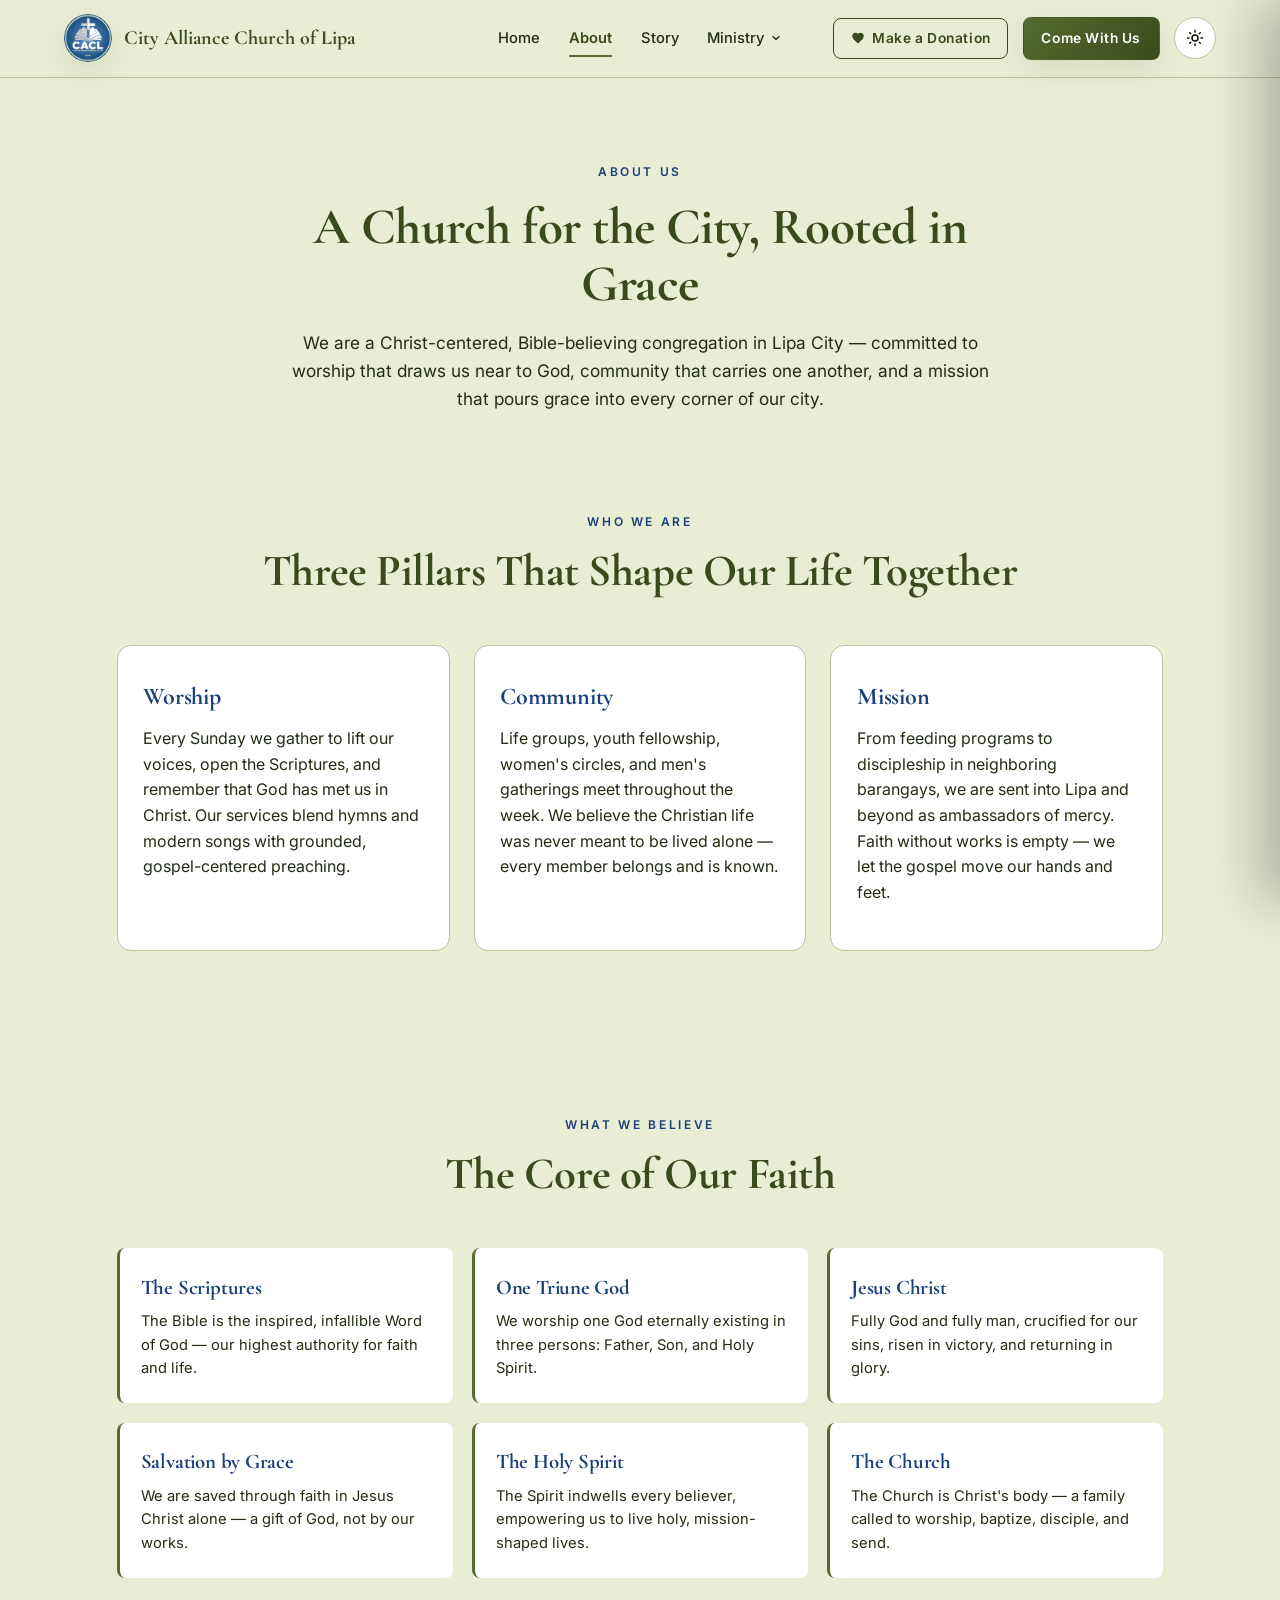
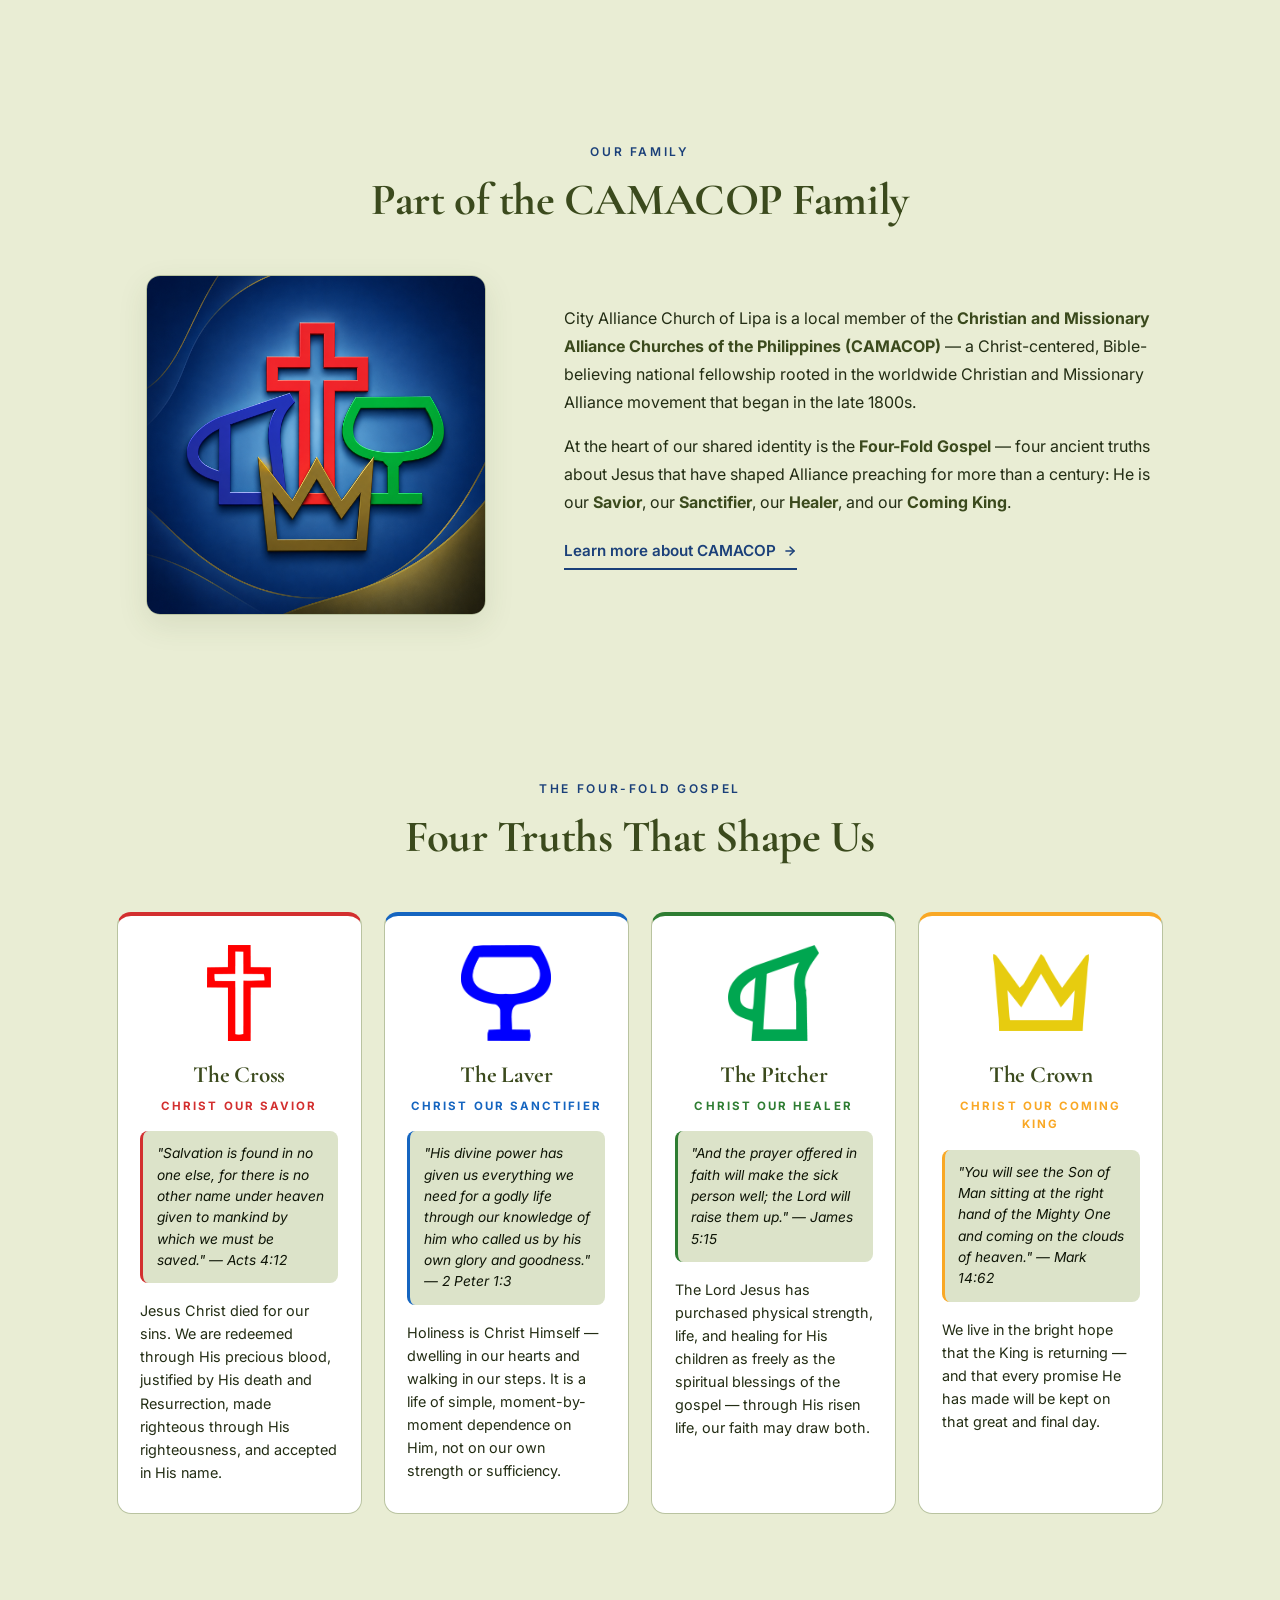
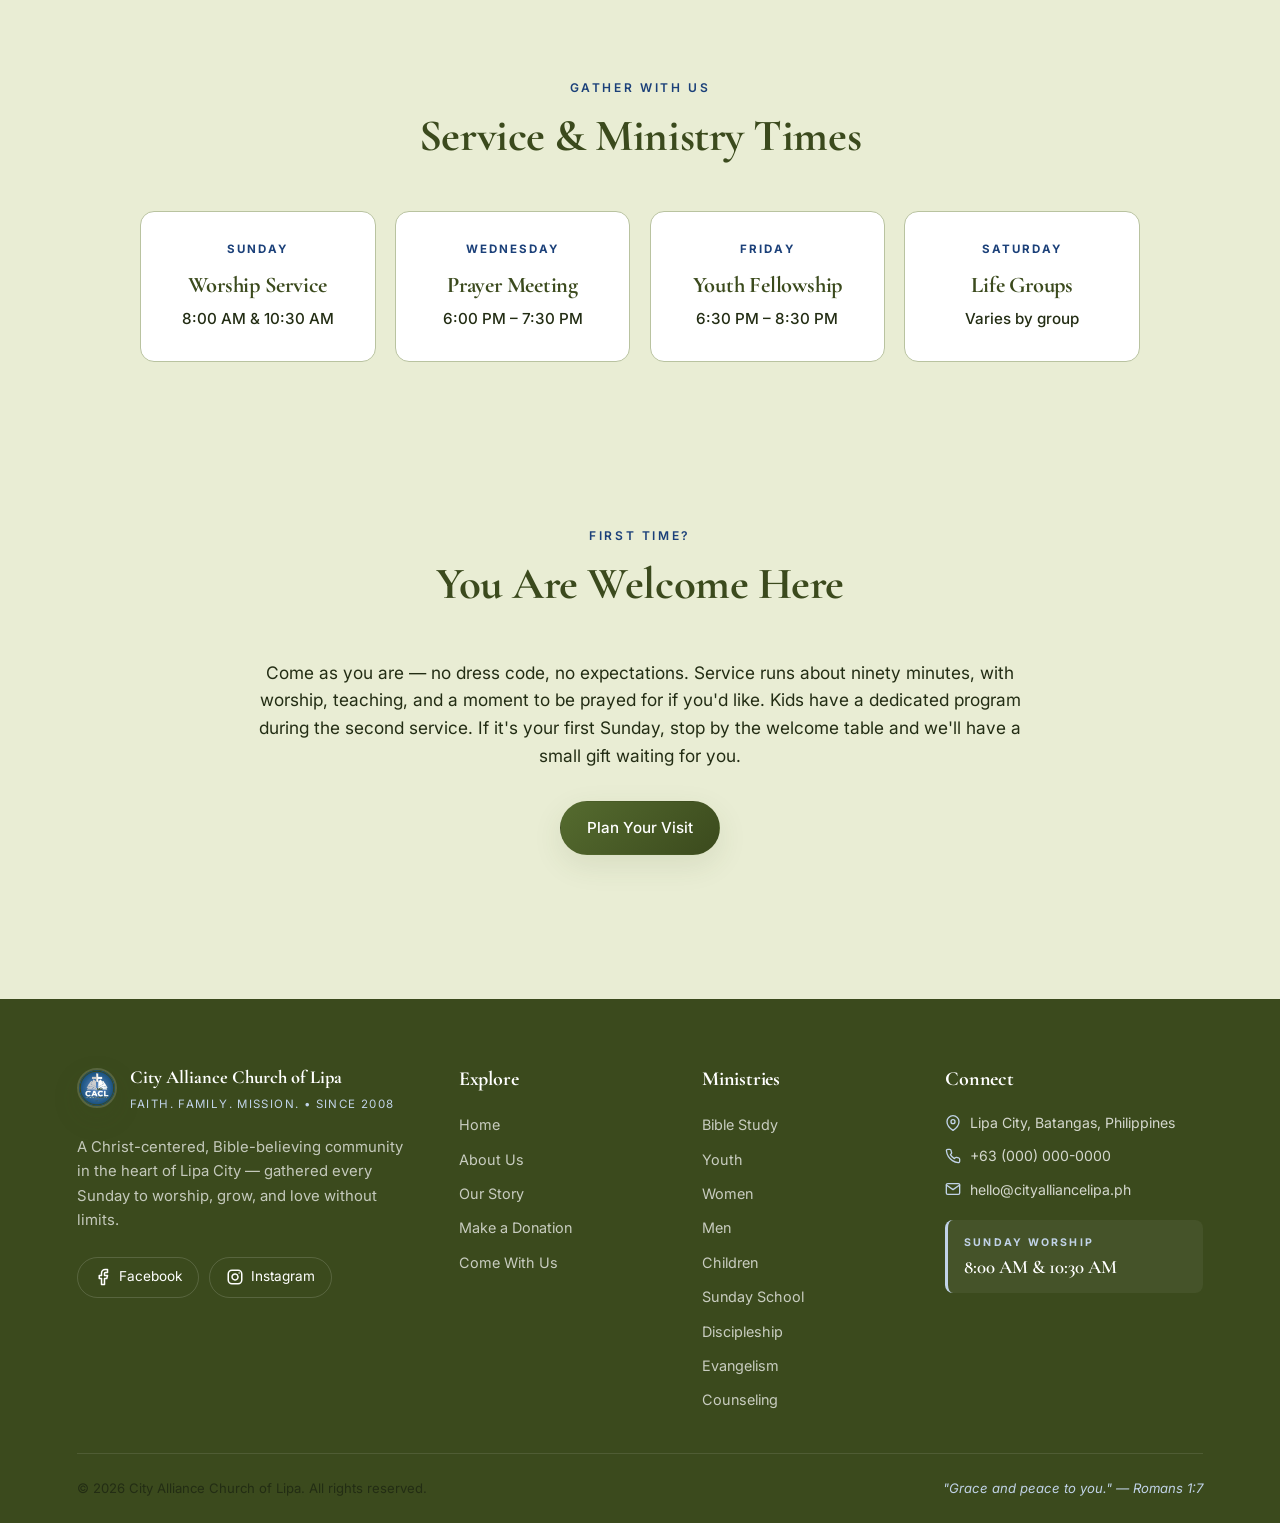
==== about.html @ eeeb6986 "Initial site: full multi-page City Alliance Church of Lipa - 14 pages: home, about, story, contact, " ====
<!DOCTYPE html>
<html lang="en">
<head>
  <meta charset="UTF-8" />
  <meta name="viewport" content="width=device-width, initial-scale=1.0" />
  <title>About — City Alliance Church of Lipa</title>
  <link rel="icon" type="image/png" href="Asset/logo.png" />
  <link rel="apple-touch-icon" href="Asset/logo.png" />
  <link rel="stylesheet" href="styles.css" />
  <link rel="preconnect" href="https://fonts.googleapis.com" />
  <link rel="preconnect" href="https://fonts.gstatic.com" crossorigin />
  <link href="https://fonts.googleapis.com/css2?family=Cormorant+Garamond:wght@500;600;700&family=Inter:wght@300;400;500;600;700&display=swap" rel="stylesheet" />
</head>
<body>
  <!-- NAVBAR -->
  <header class="navbar">
    <a href="index.html" class="nav-left">
      <img src="Asset/logo.png" alt="CACL Logo" class="logo-img" />
      <div class="brand">
        <span class="brand-name">City Alliance Church of Lipa</span>
      </div>
    </a>

    <nav class="nav-links" aria-label="Primary">
      <a href="index.html" class="nav-link">Home</a>
      <a href="about.html" class="nav-link active">About</a>
      <a href="story.html" class="nav-link">Story</a>
      <div class="nav-dropdown">
        <button class="nav-link dropdown-toggle" aria-haspopup="true" aria-expanded="false">
          Ministry
          <svg class="dropdown-chevron" viewBox="0 0 24 24" width="12" height="12" fill="none" stroke="currentColor" stroke-width="2.5" stroke-linecap="round" stroke-linejoin="round">
            <polyline points="6 9 12 15 18 9"/>
          </svg>
        </button>
        <div class="dropdown-menu" role="menu">
          <a href="bible-study.html" class="dropdown-item">Bible Study</a>
          <a href="youth.html" class="dropdown-item">Youth</a>
          <a href="women.html" class="dropdown-item">Women</a>
          <a href="men.html" class="dropdown-item">Men</a>
          <a href="children.html" class="dropdown-item">Children</a>
          <a href="sunday-school.html" class="dropdown-item">Sunday School</a>
          <a href="discipleship.html" class="dropdown-item">Discipleship</a>
          <a href="evangelism.html" class="dropdown-item">Evangelism</a>
          <a href="counseling.html" class="dropdown-item">Counseling</a>
        </div>
      </div>
    </nav>

    <div class="nav-right">
      <a href="donation.html" class="nav-donate">
        <svg viewBox="0 0 24 24" fill="currentColor"><path d="M12 21.35l-1.45-1.32C5.4 15.36 2 12.28 2 8.5 2 5.42 4.42 3 7.5 3c1.74 0 3.41.81 4.5 2.09C13.09 3.81 14.76 3 16.5 3 19.58 3 22 5.42 22 8.5c0 3.78-3.4 6.86-8.55 11.54L12 21.35z"/></svg>
        Make a Donation
      </a>
      <a href="contact.html" class="nav-cta">Come With Us</a>
      <button id="themeToggle" class="theme-toggle" aria-label="Toggle dark mode">
        <svg class="icon-sun" viewBox="0 0 24 24" width="18" height="18" fill="none" stroke="currentColor" stroke-width="2" stroke-linecap="round" stroke-linejoin="round">
          <circle cx="12" cy="12" r="4"/>
          <path d="M12 2v2M12 20v2M4.93 4.93l1.41 1.41M17.66 17.66l1.41 1.41M2 12h2M20 12h2M4.93 19.07l1.41-1.41M17.66 6.34l1.41-1.41"/>
        </svg>
        <svg class="icon-moon" viewBox="0 0 24 24" width="18" height="18" fill="none" stroke="currentColor" stroke-width="2" stroke-linecap="round" stroke-linejoin="round">
          <path d="M21 12.79A9 9 0 1 1 11.21 3 7 7 0 0 0 21 12.79z"/>
        </svg>
      </button>
      <button id="mobileMenuToggle" class="mobile-menu-toggle" aria-label="Open menu" aria-expanded="false">
        <svg viewBox="0 0 24 24" width="20" height="20" fill="none" stroke="currentColor" stroke-width="2" stroke-linecap="round" stroke-linejoin="round">
          <line x1="3" y1="6" x2="21" y2="6"/>
          <line x1="3" y1="12" x2="21" y2="12"/>
          <line x1="3" y1="18" x2="21" y2="18"/>
        </svg>
      </button>
    </div>
  </header>

  <main>
    <!-- PAGE INTRO -->
    <section class="page-intro">
      <span class="eyebrow">About Us</span>
      <h1>A Church for the City, Rooted in Grace</h1>
      <p class="lead">
        We are a Christ-centered, Bible-believing congregation in Lipa City — committed
        to worship that draws us near to God, community that carries one another, and a
        mission that pours grace into every corner of our city.
      </p>
    </section>

    <!-- WHO WE ARE -->
    <section class="section">
      <div class="section-head">
        <span class="eyebrow">Who We Are</span>
        <h2>Three Pillars That Shape Our Life Together</h2>
      </div>
      <div class="about-grid">
        <div class="about-card">
          <h3>Worship</h3>
          <p>
            Every Sunday we gather to lift our voices, open the Scriptures, and remember
            that God has met us in Christ. Our services blend hymns and modern songs with
            grounded, gospel-centered preaching.
          </p>
        </div>
        <div class="about-card">
          <h3>Community</h3>
          <p>
            Life groups, youth fellowship, women's circles, and men's gatherings meet
            throughout the week. We believe the Christian life was never meant to be lived
            alone — every member belongs and is known.
          </p>
        </div>
        <div class="about-card">
          <h3>Mission</h3>
          <p>
            From feeding programs to discipleship in neighboring barangays, we are sent
            into Lipa and beyond as ambassadors of mercy. Faith without works is empty —
            we let the gospel move our hands and feet.
          </p>
        </div>
      </div>
    </section>

    <!-- WHAT WE BELIEVE -->
    <section class="section">
      <div class="section-head">
        <span class="eyebrow">What We Believe</span>
        <h2>The Core of Our Faith</h2>
      </div>
      <div class="beliefs-grid">
        <div class="belief-item">
          <h4>The Scriptures</h4>
          <p>The Bible is the inspired, infallible Word of God — our highest authority for faith and life.</p>
        </div>
        <div class="belief-item">
          <h4>One Triune God</h4>
          <p>We worship one God eternally existing in three persons: Father, Son, and Holy Spirit.</p>
        </div>
        <div class="belief-item">
          <h4>Jesus Christ</h4>
          <p>Fully God and fully man, crucified for our sins, risen in victory, and returning in glory.</p>
        </div>
        <div class="belief-item">
          <h4>Salvation by Grace</h4>
          <p>We are saved through faith in Jesus Christ alone — a gift of God, not by our works.</p>
        </div>
        <div class="belief-item">
          <h4>The Holy Spirit</h4>
          <p>The Spirit indwells every believer, empowering us to live holy, mission-shaped lives.</p>
        </div>
        <div class="belief-item">
          <h4>The Church</h4>
          <p>The Church is Christ's body — a family called to worship, baptize, disciple, and send.</p>
        </div>
      </div>
    </section>

    <!-- CAMACOP AFFILIATION -->
    <section class="section">
      <div class="section-head">
        <span class="eyebrow">Our Family</span>
        <h2>Part of the CAMACOP Family</h2>
      </div>
      <div class="camacop-section">
        <div class="camacop-logo-wrap">
          <img src="Asset/camacop%20logo.png" alt="CAMACOP — Christian and Missionary Alliance Four-Fold Gospel logo" class="camacop-logo" />
        </div>
        <div class="camacop-text">
          <p>
            City Alliance Church of Lipa is a local member of the <strong>Christian and Missionary Alliance Churches of the Philippines (CAMACOP)</strong> — a Christ-centered, Bible-believing national fellowship rooted in the worldwide Christian and Missionary Alliance movement that began in the late 1800s.
          </p>
          <p>
            At the heart of our shared identity is the <strong>Four-Fold Gospel</strong> — four ancient truths about Jesus that have shaped Alliance preaching for more than a century: He is our <strong>Savior</strong>, our <strong>Sanctifier</strong>, our <strong>Healer</strong>, and our <strong>Coming King</strong>.
          </p>
          <p>
            <a href="https://capitalalliancechurch.wordpress.com/camacop/" target="_blank" rel="noopener" class="camacop-link">
              Learn more about CAMACOP
              <svg viewBox="0 0 24 24" width="14" height="14" fill="none" stroke="currentColor" stroke-width="2.5" stroke-linecap="round" stroke-linejoin="round">
                <line x1="5" y1="12" x2="19" y2="12"/>
                <polyline points="12 5 19 12 12 19"/>
              </svg>
            </a>
          </p>
        </div>
      </div>
    </section>

    <!-- FOUR-FOLD GOSPEL -->
    <section class="section">
      <div class="section-head">
        <span class="eyebrow">The Four-Fold Gospel</span>
        <h2>Four Truths That Shape Us</h2>
      </div>
      <div class="fourfold-grid">
        <article class="fourfold-card fourfold-cross">
          <div class="fourfold-icon">
            <img src="Asset/The%20Cross.png" alt="The Cross — Christ Our Savior" />
          </div>
          <h4>The Cross</h4>
          <div class="fourfold-label">Christ Our Savior</div>
          <p class="fourfold-verse">"Salvation is found in no one else, for there is no other name under heaven given to mankind by which we must be saved." — Acts 4:12</p>
          <p class="fourfold-body">Jesus Christ died for our sins. We are redeemed through His precious blood, justified by His death and Resurrection, made righteous through His righteousness, and accepted in His name.</p>
        </article>

        <article class="fourfold-card fourfold-laver">
          <div class="fourfold-icon">
            <img src="Asset/The%20Laver.png" alt="The Laver — Christ Our Sanctifier" />
          </div>
          <h4>The Laver</h4>
          <div class="fourfold-label">Christ Our Sanctifier</div>
          <p class="fourfold-verse">"His divine power has given us everything we need for a godly life through our knowledge of him who called us by his own glory and goodness." — 2 Peter 1:3</p>
          <p class="fourfold-body">Holiness is Christ Himself — dwelling in our hearts and walking in our steps. It is a life of simple, moment-by-moment dependence on Him, not on our own strength or sufficiency.</p>
        </article>

        <article class="fourfold-card fourfold-pitcher">
          <div class="fourfold-icon">
            <img src="Asset/The%20Pitcher.png" alt="The Pitcher — Christ Our Healer" />
          </div>
          <h4>The Pitcher</h4>
          <div class="fourfold-label">Christ Our Healer</div>
          <p class="fourfold-verse">"And the prayer offered in faith will make the sick person well; the Lord will raise them up." — James 5:15</p>
          <p class="fourfold-body">The Lord Jesus has purchased physical strength, life, and healing for His children as freely as the spiritual blessings of the gospel — through His risen life, our faith may draw both.</p>
        </article>

        <article class="fourfold-card fourfold-crown">
          <div class="fourfold-icon">
            <img src="Asset/The%20Crown.png" alt="The Crown — Christ Our Coming King" />
          </div>
          <h4>The Crown</h4>
          <div class="fourfold-label">Christ Our Coming King</div>
          <p class="fourfold-verse">"You will see the Son of Man sitting at the right hand of the Mighty One and coming on the clouds of heaven." — Mark 14:62</p>
          <p class="fourfold-body">We live in the bright hope that the King is returning — and that every promise He has made will be kept on that great and final day.</p>
        </article>
      </div>
    </section>

    <!-- SERVICE TIMES -->
    <section class="section">
      <div class="section-head">
        <span class="eyebrow">Gather With Us</span>
        <h2>Service & Ministry Times</h2>
      </div>
      <div class="service-times">
        <div class="service-card">
          <div class="day">Sunday</div>
          <h4>Worship Service</h4>
          <div class="time">8:00 AM & 10:30 AM</div>
        </div>
        <div class="service-card">
          <div class="day">Wednesday</div>
          <h4>Prayer Meeting</h4>
          <div class="time">6:00 PM – 7:30 PM</div>
        </div>
        <div class="service-card">
          <div class="day">Friday</div>
          <h4>Youth Fellowship</h4>
          <div class="time">6:30 PM – 8:30 PM</div>
        </div>
        <div class="service-card">
          <div class="day">Saturday</div>
          <h4>Life Groups</h4>
          <div class="time">Varies by group</div>
        </div>
      </div>
    </section>

    <!-- INVITATION -->
    <section class="section">
      <div class="section-head">
        <span class="eyebrow">First Time?</span>
        <h2>You Are Welcome Here</h2>
      </div>
      <p class="story-lead">
        Come as you are — no dress code, no expectations. Service runs about ninety minutes,
        with worship, teaching, and a moment to be prayed for if you'd like. Kids have a
        dedicated program during the second service. If it's your first Sunday, stop by the
        welcome table and we'll have a small gift waiting for you.
      </p>
      <div class="hero-cta" style="margin-top: 2rem;">
        <a href="contact.html" class="btn btn-primary">Plan Your Visit</a>
      </div>
    </section>
  </main>

  <!-- FOOTER -->
  <footer class="footer">
    <div class="footer-main">
      <div class="footer-col footer-col-brand">
        <div class="footer-brand">
          <img src="Asset/logo.png" alt="CACL Logo" class="logo-img sm" />
          <div>
            <div class="brand-name">City Alliance Church of Lipa</div>
            <div class="footer-tag">Faith. Family. Mission. • Since 2008</div>
          </div>
        </div>
        <p class="footer-blurb">
          A Christ-centered, Bible-believing community in the heart of Lipa City — gathered every Sunday to worship, grow, and love without limits.
        </p>
        <div class="footer-socials">
          <a href="https://www.facebook.com/profile.php?id=100074257956971" target="_blank" rel="noopener" class="social" aria-label="Facebook">
            <svg viewBox="0 0 24 24" width="18" height="18" fill="none" stroke="currentColor" stroke-width="2" stroke-linecap="round" stroke-linejoin="round">
              <path d="M18 2h-3a5 5 0 0 0-5 5v3H7v4h3v8h4v-8h3l1-4h-4V7a1 1 0 0 1 1-1h3z"/>
            </svg>
            <span>Facebook</span>
          </a>
          <a href="#" class="social" aria-label="Instagram">
            <svg viewBox="0 0 24 24" width="18" height="18" fill="none" stroke="currentColor" stroke-width="2" stroke-linecap="round" stroke-linejoin="round">
              <rect x="3" y="3" width="18" height="18" rx="5" ry="5"/>
              <path d="M16 11.37A4 4 0 1 1 12.63 8 4 4 0 0 1 16 11.37z"/>
              <line x1="17.5" y1="6.5" x2="17.51" y2="6.5"/>
            </svg>
            <span>Instagram</span>
          </a>
        </div>
      </div>

      <div class="footer-col">
        <h5 class="footer-title">Explore</h5>
        <ul class="footer-links">
          <li><a href="index.html">Home</a></li>
          <li><a href="about.html">About Us</a></li>
          <li><a href="story.html">Our Story</a></li>
          <li><a href="donation.html">Make a Donation</a></li>
          <li><a href="contact.html">Come With Us</a></li>
        </ul>
      </div>

      <div class="footer-col">
        <h5 class="footer-title">Ministries</h5>
        <ul class="footer-links">
          <li><a href="bible-study.html">Bible Study</a></li>
          <li><a href="youth.html">Youth</a></li>
          <li><a href="women.html">Women</a></li>
          <li><a href="men.html">Men</a></li>
          <li><a href="children.html">Children</a></li>
          <li><a href="sunday-school.html">Sunday School</a></li>
          <li><a href="discipleship.html">Discipleship</a></li>
          <li><a href="evangelism.html">Evangelism</a></li>
          <li><a href="counseling.html">Counseling</a></li>
        </ul>
      </div>

      <div class="footer-col">
        <h5 class="footer-title">Connect</h5>
        <ul class="footer-contact">
          <li>
            <svg viewBox="0 0 24 24" width="16" height="16" fill="none" stroke="currentColor" stroke-width="2" stroke-linecap="round" stroke-linejoin="round">
              <path d="M21 10c0 7-9 13-9 13s-9-6-9-13a9 9 0 0 1 18 0z"/>
              <circle cx="12" cy="10" r="3"/>
            </svg>
            <span>Lipa City, Batangas, Philippines</span>
          </li>
          <li>
            <svg viewBox="0 0 24 24" width="16" height="16" fill="none" stroke="currentColor" stroke-width="2" stroke-linecap="round" stroke-linejoin="round">
              <path d="M22 16.92v3a2 2 0 0 1-2.18 2 19.79 19.79 0 0 1-8.63-3.07 19.5 19.5 0 0 1-6-6 19.79 19.79 0 0 1-3.07-8.67A2 2 0 0 1 4.11 2h3a2 2 0 0 1 2 1.72 12.84 12.84 0 0 0 .7 2.81 2 2 0 0 1-.45 2.11L8.09 9.91a16 16 0 0 0 6 6l1.27-1.27a2 2 0 0 1 2.11-.45 12.84 12.84 0 0 0 2.81.7A2 2 0 0 1 22 16.92z"/>
            </svg>
            <a href="tel:+630000000000">+63 (000) 000-0000</a>
          </li>
          <li>
            <svg viewBox="0 0 24 24" width="16" height="16" fill="none" stroke="currentColor" stroke-width="2" stroke-linecap="round" stroke-linejoin="round">
              <path d="M4 4h16c1.1 0 2 .9 2 2v12c0 1.1-.9 2-2 2H4c-1.1 0-2-.9-2-2V6c0-1.1.9-2 2-2z"/>
              <polyline points="22,6 12,13 2,6"/>
            </svg>
            <a href="mailto:hello@cityalliancelipa.ph">hello@cityalliancelipa.ph</a>
          </li>
        </ul>
        <div class="footer-services">
          <div class="services-label">Sunday Worship</div>
          <div class="services-time">8:00 AM & 10:30 AM</div>
        </div>
      </div>
    </div>

    <div class="footer-bottom">
      <p>&copy; <span id="year"></span> City Alliance Church of Lipa. All rights reserved.</p>
      <p class="footer-verse">"Grace and peace to you." — Romans 1:7</p>
    </div>
  </footer>

  <!-- MOBILE MENU -->
  <div id="mobileMenuOverlay" class="mobile-menu-overlay"></div>
  <aside id="mobileMenu" class="mobile-menu" aria-label="Mobile navigation" aria-hidden="true">
    <div class="mobile-menu-header">
      <span class="mobile-menu-title">Menu</span>
      <button id="mobileMenuClose" class="mobile-menu-close" aria-label="Close menu">
        <svg viewBox="0 0 24 24" width="22" height="22" fill="none" stroke="currentColor" stroke-width="2" stroke-linecap="round" stroke-linejoin="round">
          <line x1="18" y1="6" x2="6" y2="18"/>
          <line x1="6" y1="6" x2="18" y2="18"/>
        </svg>
      </button>
    </div>
    <nav class="mobile-menu-nav">
      <a href="index.html" class="mobile-link">Home</a>
      <a href="about.html" class="mobile-link">About</a>
      <a href="story.html" class="mobile-link">Story</a>
      <div class="mobile-section">
        <div class="mobile-section-title">Ministry</div>
        <a href="bible-study.html" class="mobile-sublink">Bible Study</a>
        <a href="youth.html" class="mobile-sublink">Youth</a>
        <a href="women.html" class="mobile-sublink">Women</a>
        <a href="men.html" class="mobile-sublink">Men</a>
        <a href="children.html" class="mobile-sublink">Children</a>
        <a href="sunday-school.html" class="mobile-sublink">Sunday School</a>
        <a href="discipleship.html" class="mobile-sublink">Discipleship</a>
        <a href="evangelism.html" class="mobile-sublink">Evangelism</a>
        <a href="counseling.html" class="mobile-sublink">Counseling</a>
      </div>
      <a href="donation.html" class="mobile-link-donate">Make a Donation</a>
      <a href="contact.html" class="mobile-link-cta">Come With Us</a>
    </nav>
  </aside>

  <script src="script.js"></script>
</body>
</html>
---- styles.css ----
/* ===== THEME VARIABLES ===== */
:root {
  --blue-900: #0b2545;
  --blue-800: #13315c;
  --blue-700: #1b4079;
  --blue-500: #3a6ea5;
  --blue-200: #c1d3e8;
  --olive-900: #3b4a1d;
  --olive-800: #47591d;
  --olive-700: #556b2f;
  --olive-500: #7a8b4c;
  --olive-200: #dbe2c4;
  --cream: #e9edd4;
  --ink: #0e1406;
  --ink-soft: #232d14;
  --muted: #4e5839;
  --surface: #ffffff;
  --surface-soft: #dce3c9;
  --border: #b9c3a0;
  --shadow: 0 10px 30px rgba(59, 74, 29, 0.10);
  --shadow-lg: 0 20px 50px rgba(59, 74, 29, 0.18);
  --radius: 14px;
  --radius-sm: 8px;
  --ease: cubic-bezier(0.22, 0.61, 0.36, 1);
}

[data-theme="dark"] {
  --cream: #161c09;
  --ink: #eef2e6;
  --ink-soft: #c6ccb5;
  --muted: #8a9275;
  --surface: #1f2713;
  --surface-soft: #171e0a;
  --border: #2e3a1b;
  --blue-200: #a0b4cf;
  --olive-200: #d3dcb8;
  --shadow: 0 10px 30px rgba(0, 0, 0, 0.4);
  --shadow-lg: 0 20px 50px rgba(0, 0, 0, 0.55);
}

/* ===== BASE ===== */
* { box-sizing: border-box; }
html, body { margin: 0; padding: 0; }
body {
  font-family: 'Inter', system-ui, -apple-system, sans-serif;
  background: var(--cream);
  color: var(--ink);
  line-height: 1.6;
  -webkit-font-smoothing: antialiased;
  transition: background 0.35s var(--ease), color 0.35s var(--ease);
}
h1, h2, h3, h4, h5 {
  font-family: 'Cormorant Garamond', serif;
  color: var(--ink);
  margin: 0;
  letter-spacing: -0.01em;
}
a { color: inherit; text-decoration: none; }
p { margin: 0 0 0.8rem; color: var(--ink-soft); }
.eyebrow {
  display: inline-block;
  font-size: 0.75rem;
  text-transform: uppercase;
  letter-spacing: 0.22em;
  color: var(--blue-700);
  font-weight: 600;
  margin-bottom: 0.9rem;
}
[data-theme="dark"] .eyebrow { color: var(--blue-500); }

/* ===== NAVBAR ===== */
.navbar {
  position: sticky;
  top: 0;
  z-index: 60;
  display: grid;
  grid-template-columns: 1fr auto 1fr;
  align-items: center;
  gap: 1.5rem;
  padding: 0.9rem clamp(2rem, 5vw, 4rem);
  background: color-mix(in srgb, var(--cream) 88%, transparent);
  backdrop-filter: blur(14px);
  border-bottom: 1px solid var(--border);
}
.nav-left { justify-self: start; display: flex; align-items: center; gap: 0.75rem; }
.logo-circle {
  width: 42px; height: 42px;
  border-radius: 50%;
  background: linear-gradient(135deg, var(--olive-700), var(--blue-700));
  color: #fff;
  display: grid; place-items: center;
  box-shadow: var(--shadow);
}
.logo-circle.sm { width: 34px; height: 34px; }
.logo-img {
  width: 48px;
  height: 48px;
  border-radius: 50%;
  object-fit: cover;
  box-shadow: var(--shadow);
  transition: transform 0.4s var(--ease), box-shadow 0.4s var(--ease);
}
.logo-img:hover {
  transform: rotate(-6deg) scale(1.05);
  box-shadow: var(--shadow-lg);
}
.logo-img.sm {
  width: 40px;
  height: 40px;
  border: 2px solid rgba(255, 255, 255, 0.15);
}
.brand { display: flex; flex-direction: column; line-height: 1.15; }
.brand-name {
  font-family: 'Cormorant Garamond', serif;
  font-size: 1.25rem;
  font-weight: 700;
  color: var(--olive-900);
}
[data-theme="dark"] .brand-name { color: var(--olive-200); }

.nav-right { justify-self: end; display: flex; align-items: center; gap: 0.9rem; }
.nav-links { justify-self: center; display: flex; align-items: center; gap: 1.8rem; }

/* Box-style CTA button in the navbar */
.nav-cta {
  display: inline-flex;
  align-items: center;
  padding: 0.6rem 1.1rem;
  font-size: 0.86rem;
  font-weight: 600;
  letter-spacing: 0.04em;
  background: linear-gradient(135deg, var(--olive-700), var(--olive-900));
  color: #fff;
  border: 1px solid transparent;
  border-radius: var(--radius-sm);
  white-space: nowrap;
  box-shadow: var(--shadow);
  transition: transform 0.25s var(--ease), box-shadow 0.25s var(--ease), background 0.3s var(--ease);
}
.nav-cta:hover {
  transform: translateY(-2px);
  box-shadow: var(--shadow-lg);
  background: linear-gradient(135deg, var(--blue-700), var(--olive-800));
}
.nav-cta.active {
  background: var(--olive-900);
}

/* Outline-style donate button */
.nav-donate {
  display: inline-flex;
  align-items: center;
  gap: 0.45rem;
  padding: 0.55rem 1.05rem;
  font-size: 0.86rem;
  font-weight: 600;
  letter-spacing: 0.04em;
  background: transparent;
  color: var(--olive-900);
  border: 1.5px solid var(--olive-900);
  border-radius: var(--radius-sm);
  white-space: nowrap;
  transition: all 0.25s var(--ease);
}
.nav-donate svg { width: 14px; height: 14px; flex-shrink: 0; }
.nav-donate:hover {
  background: var(--olive-900);
  color: #fff;
  transform: translateY(-2px);
  box-shadow: var(--shadow);
}
[data-theme="dark"] .nav-donate {
  color: var(--olive-200);
  border-color: var(--olive-200);
}
[data-theme="dark"] .nav-donate:hover {
  background: var(--olive-200);
  color: var(--olive-900);
}
.nav-donate.active {
  background: var(--olive-900);
  color: #fff;
}
[data-theme="dark"] .nav-donate.active {
  background: var(--olive-200);
  color: var(--olive-900);
}

/* Ministry dropdown */
.nav-dropdown { position: relative; }
.dropdown-toggle {
  background: none;
  border: none;
  cursor: pointer;
  font-family: inherit;
  display: inline-flex;
  align-items: center;
  gap: 0.35rem;
}
.dropdown-chevron {
  transition: transform 0.25s var(--ease);
}
.nav-dropdown:hover .dropdown-chevron,
.nav-dropdown.open .dropdown-chevron { transform: rotate(180deg); }

/* Invisible bridge so cursor doesn't lose hover when moving from trigger to menu */
.nav-dropdown::after {
  content: '';
  position: absolute;
  top: 100%;
  left: -0.5rem;
  right: -0.5rem;
  height: 1.1rem;
}

.dropdown-menu {
  position: absolute;
  top: calc(100% + 0.9rem);
  left: 50%;
  transform: translateX(-50%) translateY(8px);
  background: var(--surface);
  border: 1px solid var(--border);
  border-radius: var(--radius);
  box-shadow: var(--shadow-lg);
  min-width: 240px;
  padding: 0.6rem;
  opacity: 0;
  pointer-events: none;
  transition: opacity 0.25s var(--ease), transform 0.25s var(--ease);
  z-index: 80;
  display: flex;
  flex-direction: column;
  gap: 0.15rem;
}
.nav-dropdown:hover .dropdown-menu,
.nav-dropdown:focus-within .dropdown-menu,
.nav-dropdown.open .dropdown-menu {
  opacity: 1;
  pointer-events: auto;
  transform: translateX(-50%) translateY(0);
}
.dropdown-item {
  display: block;
  padding: 0.65rem 1rem;
  font-size: 0.92rem;
  color: var(--ink-soft);
  border-radius: var(--radius-sm);
  transition: background 0.2s var(--ease), color 0.2s var(--ease);
}
.dropdown-item:hover {
  background: var(--surface-soft);
  color: var(--olive-900);
}
[data-theme="dark"] .dropdown-item:hover { color: var(--olive-200); }
.dropdown-item.active {
  background: var(--surface-soft);
  color: var(--olive-900);
  font-weight: 600;
}
[data-theme="dark"] .dropdown-item.active { color: var(--olive-200); }

/* ===== MOBILE MENU ===== */
.mobile-menu-toggle {
  display: none;
  background: var(--surface);
  border: 1px solid var(--border);
  border-radius: var(--radius-sm);
  width: 42px;
  height: 42px;
  align-items: center;
  justify-content: center;
  cursor: pointer;
  color: var(--ink);
  transition: all 0.2s var(--ease);
}
.mobile-menu-toggle:hover {
  background: var(--surface-soft);
  border-color: var(--olive-700);
}

.mobile-menu-overlay {
  position: fixed;
  inset: 0;
  background: rgba(14, 20, 6, 0.55);
  backdrop-filter: blur(2px);
  z-index: 199;
  opacity: 0;
  pointer-events: none;
  transition: opacity 0.3s var(--ease);
}
.mobile-menu-overlay.open {
  opacity: 1;
  pointer-events: auto;
}

.mobile-menu {
  position: fixed;
  top: 0;
  right: 0;
  bottom: 0;
  width: min(340px, 88vw);
  background: var(--cream);
  z-index: 200;
  transform: translateX(100%);
  transition: transform 0.35s var(--ease);
  display: flex;
  flex-direction: column;
  box-shadow: -20px 0 50px rgba(0, 0, 0, 0.25);
  overflow-y: auto;
}
.mobile-menu.open { transform: translateX(0); }

.mobile-menu-header {
  display: flex;
  justify-content: space-between;
  align-items: center;
  padding: 1.1rem 1.4rem;
  border-bottom: 1px solid var(--border);
  background: var(--surface);
  position: sticky;
  top: 0;
  z-index: 1;
}
.mobile-menu-title {
  font-family: 'Cormorant Garamond', serif;
  font-size: 1.4rem;
  font-weight: 700;
  color: var(--olive-900);
}
[data-theme="dark"] .mobile-menu-title { color: var(--olive-200); }
.mobile-menu-close {
  background: none;
  border: none;
  cursor: pointer;
  color: var(--ink);
  padding: 0.4rem;
  border-radius: 50%;
  display: flex;
  align-items: center;
  justify-content: center;
  transition: background 0.2s var(--ease);
}
.mobile-menu-close:hover { background: var(--surface-soft); }

.mobile-menu-nav {
  display: flex;
  flex-direction: column;
  padding: 1rem;
  gap: 0.15rem;
}
.mobile-link {
  display: block;
  padding: 0.9rem 1rem;
  font-size: 1rem;
  font-weight: 500;
  color: var(--ink-soft);
  border-radius: var(--radius-sm);
  transition: all 0.2s var(--ease);
}
.mobile-link:hover,
.mobile-link.active {
  background: var(--surface-soft);
  color: var(--olive-900);
}
.mobile-link.active { font-weight: 700; }
[data-theme="dark"] .mobile-link.active,
[data-theme="dark"] .mobile-link:hover { color: var(--olive-200); }

.mobile-section {
  margin: 0.6rem 0;
  padding-top: 0.7rem;
  border-top: 1px solid var(--border);
}
.mobile-section-title {
  padding: 0.4rem 1rem 0.6rem;
  font-size: 0.7rem;
  font-weight: 700;
  letter-spacing: 0.2em;
  text-transform: uppercase;
  color: var(--blue-700);
}
[data-theme="dark"] .mobile-section-title { color: var(--blue-500); }
.mobile-sublink {
  display: block;
  padding: 0.65rem 1rem 0.65rem 1.6rem;
  font-size: 0.92rem;
  color: var(--ink-soft);
  border-radius: var(--radius-sm);
  transition: all 0.2s var(--ease);
}
.mobile-sublink:hover,
.mobile-sublink.active {
  background: var(--surface-soft);
  color: var(--olive-900);
}
.mobile-sublink.active { font-weight: 700; }
[data-theme="dark"] .mobile-sublink.active,
[data-theme="dark"] .mobile-sublink:hover { color: var(--olive-200); }

.mobile-link-cta {
  display: block;
  margin: 1rem 0 0;
  padding: 0.95rem 1rem;
  background: linear-gradient(135deg, var(--olive-700), var(--olive-900));
  color: #fff;
  border-radius: var(--radius-sm);
  text-align: center;
  font-weight: 600;
  letter-spacing: 0.03em;
  transition: all 0.3s var(--ease);
}
.mobile-link-cta:hover {
  transform: translateY(-2px);
  box-shadow: var(--shadow);
}

.mobile-link-donate {
  display: block;
  margin: 0.6rem 0 0;
  padding: 0.95rem 1rem;
  background: transparent;
  color: var(--olive-900);
  border: 1.5px solid var(--olive-900);
  border-radius: var(--radius-sm);
  text-align: center;
  font-weight: 600;
  letter-spacing: 0.03em;
  transition: all 0.3s var(--ease);
}
.mobile-link-donate:hover {
  background: var(--olive-900);
  color: #fff;
  transform: translateY(-2px);
}
[data-theme="dark"] .mobile-link-donate {
  color: var(--olive-200);
  border-color: var(--olive-200);
}
[data-theme="dark"] .mobile-link-donate:hover {
  background: var(--olive-200);
  color: var(--olive-900);
}

/* Show hamburger, hide nav-cta/donate on mobile */
@media (max-width: 960px) {
  .mobile-menu-toggle { display: flex; }
  .nav-cta { display: none; }
  .nav-donate { display: none; }
}
.nav-link {
  position: relative;
  font-size: 0.92rem;
  font-weight: 500;
  color: var(--ink-soft);
  padding: 0.4rem 0;
  transition: color 0.3s var(--ease);
}
.nav-link::after {
  content: '';
  position: absolute;
  left: 0;
  bottom: 0;
  width: 0;
  height: 2px;
  background: var(--olive-700);
  transition: width 0.3s var(--ease);
}
.nav-link:hover { color: var(--olive-900); }
.nav-link:hover::after { width: 100%; }
[data-theme="dark"] .nav-link:hover { color: var(--olive-200); }
.nav-link.active { color: var(--olive-900); font-weight: 600; }
.nav-link.active::after { width: 100%; }
[data-theme="dark"] .nav-link.active { color: var(--olive-200); }
.btn {
  display: inline-flex;
  align-items: center;
  justify-content: center;
  gap: 0.4rem;
  padding: 0.65rem 1.2rem;
  font-size: 0.9rem;
  font-weight: 500;
  border-radius: 999px;
  border: 1px solid transparent;
  cursor: pointer;
  transition: all 0.3s var(--ease);
}
.theme-toggle {
  position: relative;
  width: 42px; height: 42px;
  border-radius: 50%;
  background: var(--surface);
  border: 1px solid var(--border);
  color: var(--ink);
  cursor: pointer;
  display: grid; place-items: center;
  overflow: hidden;
  transition: all 0.35s var(--ease);
}
.theme-toggle:hover { transform: rotate(15deg); border-color: var(--blue-500); }
.theme-toggle svg { position: absolute; transition: transform 0.4s var(--ease), opacity 0.3s var(--ease); }
.icon-moon { opacity: 0; transform: rotate(-90deg) scale(0.7); }
[data-theme="dark"] .icon-sun { opacity: 0; transform: rotate(90deg) scale(0.7); }
[data-theme="dark"] .icon-moon { opacity: 1; transform: rotate(0) scale(1); }

/* ===== HERO ===== */
.hero {
  position: relative;
  min-height: calc(100vh - 70px);
  padding: 6rem clamp(2rem, 6vw, 5rem) 5rem;
  display: flex;
  align-items: center;
  justify-content: center;
  overflow: hidden;
  background-image:
    linear-gradient(135deg, rgba(14, 28, 18, 0.78), rgba(11, 25, 50, 0.7)),
    url('Asset/Hero%20section%20Background.png');
  background-size: cover;
  background-position: center;
  background-repeat: no-repeat;
}
.hero-inner {
  max-width: 780px;
  text-align: center;
  position: relative;
  z-index: 2;
  animation: fadeUp 1s var(--ease) both;
}
.hero .eyebrow,
[data-theme="dark"] .hero .eyebrow { color: #d9e6c8; }
.hero h1,
[data-theme="dark"] .hero h1 {
  font-size: clamp(2.4rem, 5vw, 4.2rem);
  font-weight: 600;
  line-height: 1.08;
  color: #ffffff;
  margin-bottom: 1.2rem;
  text-shadow: 0 2px 24px rgba(0, 0, 0, 0.5);
}
.hero .subheading,
[data-theme="dark"] .hero .subheading {
  font-size: 1.2rem;
  color: #d9e6c8;
  font-weight: 500;
  margin-bottom: 1.4rem;
  text-shadow: 0 1px 12px rgba(0, 0, 0, 0.4);
}
.hero-paragraph {
  font-size: 1.02rem;
  max-width: 620px;
  margin: 0 auto 1.8rem;
  color: rgba(255, 255, 255, 0.9);
  text-shadow: 0 1px 8px rgba(0, 0, 0, 0.35);
}
.hero-verse,
[data-theme="dark"] .hero-verse {
  margin: 0 auto 2rem;
  max-width: 560px;
  padding: 1.3rem 1.5rem;
  background: rgba(255, 255, 255, 0.96);
  border: 1px solid rgba(255, 255, 255, 0.5);
  border-radius: var(--radius);
  font-style: italic;
  color: #0e1406;
  box-shadow: var(--shadow-lg);
  backdrop-filter: blur(8px);
}
.hero-verse cite,
[data-theme="dark"] .hero-verse cite {
  display: block;
  margin-top: 0.7rem;
  font-style: normal;
  font-size: 0.85rem;
  font-weight: 600;
  color: #1b4079;
  letter-spacing: 0.05em;
}
.hero-cta { display: flex; gap: 0.8rem; justify-content: center; flex-wrap: wrap; }
.btn-primary {
  background: linear-gradient(135deg, var(--olive-700), var(--olive-900));
  color: #fff;
  padding: 0.85rem 1.6rem;
  font-size: 0.95rem;
  box-shadow: var(--shadow);
}
.btn-primary:hover {
  transform: translateY(-3px);
  box-shadow: var(--shadow-lg);
  background: linear-gradient(135deg, var(--blue-700), var(--olive-800));
}
.btn-ghost {
  background: transparent;
  color: var(--olive-900);
  border-color: var(--olive-900);
  padding: 0.85rem 1.6rem;
}
[data-theme="dark"] .btn-ghost { color: var(--olive-200); border-color: var(--olive-200); }
.btn-ghost:hover { background: var(--olive-900); color: #fff; transform: translateY(-3px); }

/* Ghost button inside hero (light text on dark background image) */
.hero .btn-ghost,
[data-theme="dark"] .hero .btn-ghost {
  color: #fff;
  border-color: rgba(255, 255, 255, 0.7);
  background: rgba(255, 255, 255, 0.08);
  backdrop-filter: blur(6px);
}
.hero .btn-ghost:hover {
  background: #fff;
  color: var(--olive-900);
  border-color: #fff;
}

.hero-decor {
  position: absolute;
  inset: 0;
  pointer-events: none;
  color: rgba(255, 255, 255, 0.6);
  opacity: 0.12;
}
.decor-ring {
  position: absolute;
  top: 10%; right: 8%;
  width: 280px; height: 280px;
  border: 1px solid rgba(255, 255, 255, 0.5);
  border-radius: 50%;
  animation: float 8s ease-in-out infinite;
}
.decor-cross {
  position: absolute;
  bottom: 12%; left: 8%;
  color: rgba(255, 255, 255, 0.5);
  animation: float 6s ease-in-out infinite reverse;
}

/* ===== SECTIONS ===== */
.section {
  padding: 5rem clamp(2rem, 6vw, 5rem);
  max-width: 1200px;
  margin: 0 auto;
}
.section-head { text-align: center; margin-bottom: 3rem; }
.section-head h2 {
  font-size: clamp(1.8rem, 3.5vw, 2.8rem);
  color: var(--olive-900);
  line-height: 1.15;
}
[data-theme="dark"] .section-head h2 { color: var(--olive-200); }

.about-grid {
  display: grid;
  grid-template-columns: repeat(3, 1fr);
  gap: 1.5rem;
  align-items: stretch;
}
.about-card {
  padding: 2rem 1.6rem;
  background: var(--surface);
  border: 1px solid var(--border);
  border-radius: var(--radius);
  transition: all 0.35s var(--ease);
}
.about-card:hover {
  transform: translateY(-6px);
  box-shadow: var(--shadow-lg);
  border-color: var(--blue-500);
}
.about-card h3 {
  font-size: 1.5rem;
  color: var(--blue-700);
  margin-bottom: 0.6rem;
}
[data-theme="dark"] .about-card h3 { color: var(--blue-500); }

.story {
  background: var(--surface);
  border-radius: var(--radius);
  max-width: 1100px;
}
.story-lead {
  max-width: 780px;
  margin: 0 auto;
  text-align: center;
  font-size: 1.08rem;
}

.contact-grid {
  display: grid;
  grid-template-columns: repeat(3, 1fr);
  gap: 1.5rem;
  text-align: center;
  align-items: stretch;
}
.contact-grid h4 {
  font-family: 'Inter', sans-serif;
  font-size: 0.8rem;
  text-transform: uppercase;
  letter-spacing: 0.2em;
  color: var(--blue-700);
  margin-bottom: 0.5rem;
}
[data-theme="dark"] .contact-grid h4 { color: var(--blue-500); }

/* ===== FOOTER ===== */
.footer {
  background: var(--olive-900);
  color: #cfd7e4;
  padding: 4rem clamp(2rem, 6vw, 5rem) 1.5rem;
  margin-top: 4rem;
}
.footer-main {
  max-width: 1200px;
  margin: 0 auto;
  display: grid;
  grid-template-columns: 1.7fr 1fr 1fr 1.3fr;
  gap: 2.8rem;
  padding-bottom: 2.5rem;
  border-bottom: 1px solid rgba(255, 255, 255, 0.1);
}
.footer-brand {
  display: flex;
  align-items: center;
  gap: 0.8rem;
  margin-bottom: 1.3rem;
}
.footer-brand .brand-name {
  color: #fff;
  font-size: 1.15rem;
  font-family: 'Cormorant Garamond', serif;
  font-weight: 700;
}
.footer-tag {
  font-size: 0.72rem;
  color: var(--blue-200);
  letter-spacing: 0.12em;
  margin-top: 0.2rem;
  text-transform: uppercase;
}
.footer-blurb {
  font-size: 0.93rem;
  line-height: 1.65;
  color: rgba(255, 255, 255, 0.7);
  margin: 0 0 1.5rem;
  max-width: 380px;
}
.footer-socials { display: flex; gap: 0.6rem; flex-wrap: wrap; }
.social {
  display: inline-flex;
  align-items: center;
  gap: 0.45rem;
  padding: 0.55rem 1rem;
  border: 1px solid rgba(255, 255, 255, 0.15);
  border-radius: 999px;
  font-size: 0.85rem;
  color: #fff;
  transition: all 0.3s var(--ease);
}
.social:hover {
  background: var(--blue-700);
  border-color: var(--blue-700);
  transform: translateY(-2px);
}

.footer-title {
  font-family: 'Cormorant Garamond', serif;
  font-size: 1.25rem;
  font-weight: 700;
  color: #fff;
  margin: 0 0 1.1rem;
}
.footer-links {
  list-style: none;
  padding: 0;
  margin: 0;
  display: flex;
  flex-direction: column;
  gap: 0.55rem;
}
.footer-links a {
  font-size: 0.9rem;
  color: rgba(255, 255, 255, 0.72);
  transition: color 0.2s var(--ease), padding-left 0.25s var(--ease);
}
.footer-links a:hover {
  color: #fff;
  padding-left: 0.4rem;
}

.footer-contact {
  list-style: none;
  padding: 0;
  margin: 0 0 1.3rem;
  display: flex;
  flex-direction: column;
  gap: 0.75rem;
}
.footer-contact li {
  display: flex;
  align-items: flex-start;
  gap: 0.55rem;
  font-size: 0.88rem;
  color: rgba(255, 255, 255, 0.78);
  line-height: 1.5;
}
.footer-contact svg {
  flex-shrink: 0;
  color: var(--blue-200);
  margin-top: 0.15rem;
}
.footer-contact a {
  color: rgba(255, 255, 255, 0.78);
  transition: color 0.2s var(--ease);
}
.footer-contact a:hover { color: #fff; }
.footer-services {
  padding: 0.9rem 1rem;
  background: rgba(255, 255, 255, 0.05);
  border-radius: var(--radius-sm);
  border-left: 3px solid var(--blue-200);
}
.services-label {
  font-size: 0.66rem;
  font-weight: 700;
  text-transform: uppercase;
  letter-spacing: 0.2em;
  color: var(--blue-200);
  margin-bottom: 0.25rem;
}
.services-time {
  font-family: 'Cormorant Garamond', serif;
  font-size: 1.18rem;
  color: #fff;
  font-weight: 600;
  line-height: 1.2;
}

.footer-bottom {
  max-width: 1200px;
  margin: 0 auto;
  padding-top: 1.5rem;
  display: flex;
  justify-content: space-between;
  align-items: center;
  gap: 1rem;
  flex-wrap: wrap;
  font-size: 0.82rem;
  color: rgba(255, 255, 255, 0.55);
}
.footer-bottom p { margin: 0; }
.footer-verse {
  font-style: italic;
  color: var(--blue-200);
}

@media (max-width: 960px) {
  .footer-main {
    grid-template-columns: repeat(2, 1fr);
    gap: 2.4rem;
  }
}
@media (max-width: 600px) {
  .footer-main {
    grid-template-columns: 1fr;
    gap: 2rem;
  }
  .footer-bottom {
    flex-direction: column;
    text-align: center;
  }
  .footer-blurb { max-width: 100%; }
}

/* ===== PAGE INTRO ===== */
.page-intro {
  padding: 5rem clamp(2rem, 6vw, 5rem) 1rem;
  text-align: center;
  max-width: 900px;
  margin: 0 auto;
}
.page-intro .eyebrow { margin-bottom: 1.1rem; }
.page-intro h1 {
  font-size: clamp(2rem, 4vw, 3.2rem);
  line-height: 1.12;
  color: var(--olive-900);
  margin-bottom: 1rem;
}
[data-theme="dark"] .page-intro h1 { color: var(--olive-200); }
.page-intro .lead {
  font-size: 1.08rem;
  color: var(--ink-soft);
  max-width: 700px;
  margin: 0 auto;
}

/* ===== NAV BRAND LINK ===== */
.nav-left {
  text-decoration: none;
  color: inherit;
  transition: opacity 0.25s var(--ease);
}
.nav-left:hover { opacity: 0.85; }

/* ===== BELIEFS ===== */
.beliefs-grid {
  display: grid;
  grid-template-columns: repeat(3, 1fr);
  gap: 1.2rem;
  margin-top: 1.5rem;
  align-items: stretch;
}
.belief-item {
  padding: 1.4rem 1.3rem;
  background: var(--surface);
  border-left: 3px solid var(--olive-700);
  border-radius: var(--radius-sm);
  transition: transform 0.3s var(--ease), box-shadow 0.3s var(--ease);
}
.belief-item:hover { transform: translateY(-3px); box-shadow: var(--shadow); }
.belief-item h4 {
  font-family: 'Cormorant Garamond', serif;
  font-size: 1.3rem;
  color: var(--blue-700);
  margin-bottom: 0.4rem;
}
[data-theme="dark"] .belief-item h4 { color: var(--blue-500); }
.belief-item p { font-size: 0.92rem; margin: 0; }

/* ===== SERVICE TIMES ===== */
.service-times {
  display: grid;
  grid-template-columns: repeat(auto-fit, minmax(220px, 1fr));
  gap: 1.2rem;
  margin: 1.5rem auto 0;
  max-width: 1000px;
  align-items: stretch;
}
.service-card {
  padding: 1.8rem 1.4rem;
  background: var(--surface);
  border: 1px solid var(--border);
  border-radius: var(--radius);
  text-align: center;
  display: flex;
  flex-direction: column;
  justify-content: center;
  transition: all 0.3s var(--ease);
}
.service-card:hover {
  transform: translateY(-4px);
  border-color: var(--olive-700);
  box-shadow: var(--shadow);
}
.service-card .day {
  font-size: 0.72rem;
  font-weight: 700;
  text-transform: uppercase;
  letter-spacing: 0.18em;
  color: var(--blue-700);
  margin-bottom: 0.5rem;
}
[data-theme="dark"] .service-card .day { color: var(--blue-500); }
.service-card h4 {
  font-family: 'Cormorant Garamond', serif;
  font-size: 1.4rem;
  color: var(--olive-900);
  margin-bottom: 0.3rem;
}
[data-theme="dark"] .service-card h4 { color: var(--olive-200); }
.service-card .time {
  font-size: 0.95rem;
  color: var(--ink-soft);
  font-weight: 500;
}

/* ===== TIMELINE ===== */
.timeline {
  max-width: 820px;
  margin: 1.5rem auto 0;
  display: flex;
  flex-direction: column;
  gap: 1.5rem;
}
.timeline-item {
  display: grid;
  grid-template-columns: 110px 1fr;
  gap: 1.6rem;
  align-items: start;
}
.timeline-year {
  font-family: 'Cormorant Garamond', serif;
  font-size: 1.7rem;
  font-weight: 700;
  color: var(--olive-700);
  text-align: right;
  border-right: 2px solid var(--olive-700);
  padding: 0.2rem 1rem 0.2rem 0;
  line-height: 1.1;
}
[data-theme="dark"] .timeline-year { color: var(--olive-200); border-color: var(--olive-200); }
.timeline-body h4 {
  font-family: 'Cormorant Garamond', serif;
  font-size: 1.3rem;
  color: var(--olive-900);
  margin-bottom: 0.4rem;
}
[data-theme="dark"] .timeline-body h4 { color: var(--olive-200); }
.timeline-body p { font-size: 0.95rem; margin: 0; }

/* ===== CONTACT FORM ===== */
.contact-form {
  max-width: 640px;
  margin: 2.5rem auto 0;
  display: flex;
  flex-direction: column;
  gap: 1rem;
  padding: 2rem;
  background: var(--surface);
  border: 1px solid var(--border);
  border-radius: var(--radius);
  box-shadow: var(--shadow);
  text-align: left;
}
.form-row {
  display: grid;
  grid-template-columns: 1fr 1fr;
  gap: 1rem;
}
.form-field { display: flex; flex-direction: column; gap: 0.4rem; }
.form-field label {
  font-size: 0.72rem;
  font-weight: 700;
  text-transform: uppercase;
  letter-spacing: 0.14em;
  color: var(--muted);
}
.form-field input,
.form-field textarea {
  padding: 0.75rem 0.9rem;
  font-family: inherit;
  font-size: 0.95rem;
  background: var(--cream);
  border: 1px solid var(--border);
  border-radius: var(--radius-sm);
  color: var(--ink);
  transition: border-color 0.2s var(--ease), box-shadow 0.2s var(--ease);
}
.form-field input:focus,
.form-field textarea:focus {
  outline: none;
  border-color: var(--olive-700);
  box-shadow: 0 0 0 3px rgba(85, 107, 47, 0.18);
}
.form-field textarea { min-height: 140px; resize: vertical; }
.form-submit {
  align-self: flex-start;
  margin-top: 0.5rem;
  background: linear-gradient(135deg, var(--olive-700), var(--olive-900));
  color: #fff;
  padding: 0.8rem 1.6rem;
  font-size: 0.95rem;
}
.form-submit:hover { transform: translateY(-2px); box-shadow: var(--shadow); }

/* ===== CONTACT GRID DETAIL ===== */
.contact-grid p { margin: 0.2rem 0; }
.contact-grid .contact-card {
  padding: 1.6rem 1.3rem;
  background: var(--surface);
  border: 1px solid var(--border);
  border-radius: var(--radius);
  display: flex;
  flex-direction: column;
  transition: all 0.3s var(--ease);
}
.contact-grid .contact-card:hover {
  transform: translateY(-3px);
  border-color: var(--blue-500);
  box-shadow: var(--shadow);
}

/* ===== NEXT STEPS ===== */
.next-steps {
  display: grid;
  grid-template-columns: repeat(3, 1fr);
  gap: 1.5rem;
  margin-top: 1.5rem;
  align-items: stretch;
}
.next-card {
  padding: 1.8rem 1.5rem;
  background: var(--surface);
  border: 1px solid var(--border);
  border-radius: var(--radius);
  text-decoration: none;
  color: inherit;
  display: flex;
  flex-direction: column;
  transition: all 0.35s var(--ease);
}
.next-card .arrow { margin-top: auto; }
.next-card:hover {
  transform: translateY(-5px);
  border-color: var(--olive-700);
  box-shadow: var(--shadow-lg);
}
.next-card h3 {
  font-size: 1.4rem;
  color: var(--olive-900);
  margin-bottom: 0.5rem;
}
[data-theme="dark"] .next-card h3 { color: var(--olive-200); }
.next-card p { font-size: 0.92rem; margin: 0 0 0.8rem; }
.next-card .arrow {
  font-size: 0.85rem;
  font-weight: 600;
  letter-spacing: 0.08em;
  color: var(--blue-700);
}
[data-theme="dark"] .next-card .arrow { color: var(--blue-500); }

/* ===== SUNDAY BANNER ===== */
.sunday-banner {
  display: grid;
  grid-template-columns: 1.6fr 1fr;
  gap: 2rem;
  padding: 2.5rem 2.2rem;
  background: linear-gradient(135deg, var(--olive-700), var(--blue-700));
  color: #fff;
  border-radius: var(--radius);
  box-shadow: var(--shadow-lg);
  align-items: center;
}
.sunday-banner .banner-eyebrow {
  font-size: 0.74rem;
  font-weight: 700;
  text-transform: uppercase;
  letter-spacing: 0.22em;
  color: rgba(255,255,255,0.82);
  margin-bottom: 0.8rem;
  display: inline-block;
}
.sunday-banner h2 {
  font-size: clamp(1.6rem, 3vw, 2.3rem);
  color: #fff;
  margin-bottom: 0.7rem;
  line-height: 1.15;
}
.sunday-banner p {
  font-size: 1rem;
  color: rgba(255,255,255,0.88);
  margin: 0;
  line-height: 1.55;
}
.banner-meta {
  display: flex;
  flex-direction: column;
  gap: 1.2rem;
  padding-left: 2rem;
  border-left: 1px solid rgba(255,255,255,0.22);
}
.banner-meta .meta-label {
  font-size: 0.68rem;
  text-transform: uppercase;
  letter-spacing: 0.2em;
  color: rgba(255,255,255,0.72);
  margin-bottom: 0.3rem;
}
.banner-meta .meta-value {
  font-family: 'Cormorant Garamond', serif;
  font-size: 1.25rem;
  font-weight: 600;
  color: #fff;
  line-height: 1.2;
}
.banner-meta .meta-link {
  display: inline-block;
  color: #fff;
  font-weight: 600;
  font-size: 0.92rem;
  border-bottom: 1px solid rgba(255,255,255,0.35);
  padding-bottom: 0.15rem;
  transition: border-color 0.2s var(--ease), transform 0.2s var(--ease);
}
.banner-meta .meta-link:hover { border-color: #fff; transform: translateX(3px); }

/* ===== PASTOR CARD ===== */
.pastor-card {
  display: grid;
  grid-template-columns: 1.5fr minmax(280px, 1fr);
  gap: 2.5rem;
  align-items: start;
  background: var(--surface);
  border: 1px solid var(--border);
  border-radius: var(--radius);
  padding: 2.2rem;
  box-shadow: var(--shadow);
  max-width: 1100px;
  margin: 1rem auto 0;
}
.pastor-content { min-width: 0; }
.pastor-aside {
  display: flex;
  flex-direction: column;
  gap: 1.2rem;
}
.pastor-photo-wrap {
  position: relative;
  border-radius: var(--radius);
  overflow: hidden;
  aspect-ratio: 4 / 5;
  background: var(--surface-soft);
  box-shadow: var(--shadow);
}
.pastor-photo {
  width: 100%;
  height: 100%;
  object-fit: cover;
  display: block;
  transition: transform 0.6s var(--ease);
}
.pastor-card:hover .pastor-photo { transform: scale(1.03); }
.pastor-name-block { margin-bottom: 1.3rem; }
.pastor-name {
  font-family: 'Cormorant Garamond', serif;
  font-size: clamp(1.7rem, 3vw, 2.1rem);
  font-weight: 700;
  color: var(--olive-900);
  line-height: 1.1;
  margin: 0 0 0.3rem;
}
[data-theme="dark"] .pastor-name { color: var(--olive-200); }
.pastor-title {
  font-size: 0.74rem;
  font-weight: 700;
  letter-spacing: 0.22em;
  text-transform: uppercase;
  color: var(--blue-700);
}
[data-theme="dark"] .pastor-title { color: var(--blue-500); }
.pastor-content p {
  font-size: 0.97rem;
  line-height: 1.72;
  margin-bottom: 1rem;
  color: var(--ink-soft);
}
.pastor-verse {
  margin: 1.4rem 0 1.6rem;
  padding: 1.2rem 1.4rem;
  background: linear-gradient(135deg, rgba(85, 107, 47, 0.10), rgba(27, 64, 121, 0.06));
  border-left: 4px solid var(--olive-700);
  border-radius: var(--radius-sm);
  font-style: italic;
  color: var(--ink);
  font-family: 'Cormorant Garamond', serif;
  font-size: 1.18rem;
  line-height: 1.55;
}
.pastor-verse cite {
  display: block;
  margin-top: 0.7rem;
  font-style: normal;
  font-family: 'Inter', sans-serif;
  font-size: 0.78rem;
  font-weight: 700;
  letter-spacing: 0.14em;
  text-transform: uppercase;
  color: var(--blue-700);
}
[data-theme="dark"] .pastor-verse cite { color: var(--blue-500); }
.pastor-signature {
  font-family: 'Cormorant Garamond', serif;
  font-size: 1.15rem;
  font-weight: 600;
  color: var(--olive-900);
  margin: 0 0 1.3rem;
}
[data-theme="dark"] .pastor-signature { color: var(--olive-200); }
.pastor-actions {
  display: flex;
  flex-direction: column;
  gap: 0.7rem;
}
.pastor-actions .btn,
.pastor-actions .btn-facebook {
  width: 100%;
  justify-content: center;
  padding: 0.9rem 1.3rem;
}
.btn-facebook {
  display: inline-flex;
  align-items: center;
  gap: 0.5rem;
  background: #1877f2;
  color: #fff;
  font-size: 0.92rem;
  font-weight: 600;
  border-radius: 999px;
  box-shadow: var(--shadow);
  transition: all 0.3s var(--ease);
}
.btn-facebook:hover {
  transform: translateY(-2px);
  box-shadow: var(--shadow-lg);
  background: #166fe5;
}

@media (max-width: 880px) {
  .pastor-card {
    grid-template-columns: 1fr;
    gap: 1.5rem;
    padding: 1.5rem;
  }
  .pastor-aside {
    max-width: 360px;
    margin: 0 auto;
    width: 100%;
  }
}

/* ===== WELCOME QUOTE ===== */
.welcome-quote {
  max-width: 780px;
  margin: 0 auto;
  text-align: center;
  padding: 2.5rem 2rem;
  background: var(--surface-soft);
  border: 1px solid var(--border);
  border-radius: var(--radius);
  position: relative;
}
.welcome-quote .quote-mark {
  font-family: 'Cormorant Garamond', serif;
  font-size: 4.5rem;
  line-height: 0.8;
  color: var(--olive-700);
  opacity: 0.35;
  margin-bottom: 0.4rem;
  display: block;
}
[data-theme="dark"] .welcome-quote .quote-mark { color: var(--olive-200); }
.welcome-quote p {
  font-family: 'Cormorant Garamond', serif;
  font-size: 1.45rem;
  font-style: italic;
  color: var(--ink);
  line-height: 1.5;
  margin: 0 auto 1.3rem;
  max-width: 640px;
}
.welcome-quote .quote-source {
  font-size: 0.78rem;
  color: var(--blue-700);
  font-weight: 700;
  letter-spacing: 0.18em;
  text-transform: uppercase;
}
[data-theme="dark"] .welcome-quote .quote-source { color: var(--blue-500); }

/* ===== MINISTRIES ===== */
.ministry-grid {
  display: grid;
  grid-template-columns: repeat(3, 1fr);
  gap: 1.2rem;
  margin-top: 1.5rem;
  align-items: stretch;
}
.ministry-item {
  display: flex;
  align-items: center;
  gap: 1rem;
  padding: 1.2rem;
  background: var(--surface);
  border: 1px solid var(--border);
  border-radius: var(--radius);
  transition: all 0.3s var(--ease);
}
.ministry-item:hover {
  transform: translateY(-3px);
  border-color: var(--olive-700);
  box-shadow: var(--shadow);
}
.ministry-icon {
  width: 46px; height: 46px;
  border-radius: 12px;
  background: linear-gradient(135deg, var(--olive-700), var(--blue-700));
  color: #fff;
  display: grid; place-items: center;
  flex-shrink: 0;
}
.ministry-body h4 {
  font-family: 'Cormorant Garamond', serif;
  font-size: 1.2rem;
  color: var(--olive-900);
  margin: 0 0 0.2rem;
  line-height: 1.15;
}
[data-theme="dark"] .ministry-body h4 { color: var(--olive-200); }
.ministry-body p {
  font-size: 0.86rem;
  color: var(--ink-soft);
  margin: 0;
  line-height: 1.45;
}

/* ===== STATS ROW ===== */
.stats-row {
  display: grid;
  grid-template-columns: repeat(4, 1fr);
  gap: 1.5rem;
  margin-top: 1.5rem;
  text-align: center;
  align-items: stretch;
}
.stat-item {
  padding: 1.4rem 1rem;
  background: var(--surface);
  border: 1px solid var(--border);
  border-radius: var(--radius);
  display: flex;
  flex-direction: column;
  justify-content: center;
  align-items: center;
}
.stat-number {
  font-family: 'Cormorant Garamond', serif;
  font-size: 2.4rem;
  font-weight: 700;
  color: var(--olive-900);
  line-height: 1;
  margin-bottom: 0.4rem;
}
[data-theme="dark"] .stat-number { color: var(--olive-200); }
.stat-label {
  font-size: 0.78rem;
  font-weight: 600;
  text-transform: uppercase;
  letter-spacing: 0.14em;
  color: var(--blue-700);
}
[data-theme="dark"] .stat-label { color: var(--blue-500); }

/* ===== CAMACOP ===== */
.camacop-section {
  display: grid;
  grid-template-columns: minmax(220px, 1fr) 1.5fr;
  gap: 3rem;
  align-items: center;
  margin-top: 1rem;
  max-width: 1100px;
  margin-left: auto;
  margin-right: auto;
}
.camacop-logo-wrap {
  display: flex;
  justify-content: center;
  align-items: center;
  border: 1px solid var(--border);
  border-radius: var(--radius);
  box-shadow: var(--shadow);
  overflow: hidden;
  max-width: 340px;
  margin: 0 auto;
  aspect-ratio: 1 / 1;
}
.camacop-logo {
  width: 100%;
  height: 100%;
  object-fit: cover;
  display: block;
}
.camacop-text p {
  font-size: 1rem;
  line-height: 1.75;
  margin-bottom: 1rem;
  color: var(--ink-soft);
}
.camacop-text strong { color: var(--olive-900); }
[data-theme="dark"] .camacop-text strong { color: var(--olive-200); }
.camacop-link {
  display: inline-flex;
  align-items: center;
  gap: 0.45rem;
  color: var(--blue-700);
  font-weight: 600;
  font-size: 0.95rem;
  border-bottom: 2px solid var(--blue-700);
  padding-bottom: 0.18rem;
  margin-top: 0.4rem;
  transition: all 0.25s var(--ease);
}
.camacop-link:hover {
  color: var(--olive-900);
  border-color: var(--olive-900);
  gap: 0.7rem;
}
[data-theme="dark"] .camacop-link { color: var(--blue-500); border-color: var(--blue-500); }
[data-theme="dark"] .camacop-link:hover { color: var(--olive-200); border-color: var(--olive-200); }

/* Four-Fold Gospel cards */
.fourfold-grid {
  display: grid;
  grid-template-columns: repeat(4, 1fr);
  gap: 1.4rem;
  margin-top: 1.5rem;
  align-items: stretch;
}
.fourfold-card {
  padding: 1.8rem 1.4rem;
  background: var(--surface);
  border: 1px solid var(--border);
  border-radius: var(--radius);
  border-top: 4px solid var(--ff-color, var(--olive-700));
  transition: transform 0.35s var(--ease), box-shadow 0.35s var(--ease);
  display: flex;
  flex-direction: column;
}
.fourfold-card:hover {
  transform: translateY(-5px);
  box-shadow: var(--shadow-lg);
}
.fourfold-icon {
  width: 96px;
  height: 96px;
  margin: 0 auto 1rem;
  color: var(--ff-color, var(--olive-700));
  display: flex;
  align-items: center;
  justify-content: center;
}
.fourfold-icon svg,
.fourfold-icon img { width: 100%; height: 100%; object-fit: contain; }
.fourfold-card h4 {
  font-family: 'Cormorant Garamond', serif;
  font-size: 1.45rem;
  text-align: center;
  margin: 0 0 0.2rem;
  color: var(--olive-900);
}
[data-theme="dark"] .fourfold-card h4 { color: var(--olive-200); }
.fourfold-label {
  font-size: 0.72rem;
  font-weight: 700;
  letter-spacing: 0.18em;
  text-transform: uppercase;
  text-align: center;
  margin-bottom: 1rem;
  color: var(--ff-color, var(--blue-700));
}
.fourfold-verse {
  font-style: italic;
  font-size: 0.86rem;
  line-height: 1.55;
  padding: 0.75rem 0.85rem;
  background: var(--surface-soft);
  border-left: 3px solid var(--ff-color, var(--olive-700));
  border-radius: var(--radius-sm);
  margin: 0 0 1rem;
  color: var(--ink);
}
.fourfold-body {
  font-size: 0.9rem;
  line-height: 1.6;
  color: var(--ink-soft);
  margin: 0;
}

.fourfold-cross   { --ff-color: #d32f2f; }
.fourfold-laver   { --ff-color: #1565c0; }
.fourfold-pitcher { --ff-color: #2e7d32; }
.fourfold-crown   { --ff-color: #f9a825; }

@media (max-width: 960px) {
  .camacop-section { grid-template-columns: 1fr; gap: 2rem; }
  .camacop-logo-wrap { max-width: 320px; margin: 0 auto; }
  .fourfold-grid { grid-template-columns: repeat(2, 1fr); }
}
@media (max-width: 560px) {
  .fourfold-grid { grid-template-columns: 1fr; }
}

/* ===== DONATION PAGE ===== */
.give-breakdown {
  max-width: 760px;
  margin: 1.5rem auto 0;
  display: flex;
  flex-direction: column;
  gap: 0.9rem;
}
.give-item {
  padding: 1.2rem 1.4rem;
  background: var(--surface);
  border: 1px solid var(--border);
  border-radius: var(--radius);
  transition: all 0.3s var(--ease);
}
.give-item:hover {
  transform: translateX(4px);
  border-color: var(--olive-700);
}
.give-item-header {
  display: flex;
  justify-content: space-between;
  align-items: baseline;
  margin-bottom: 0.6rem;
  gap: 1rem;
}
.give-percent {
  font-family: 'Cormorant Garamond', serif;
  font-size: 1.5rem;
  font-weight: 700;
  color: var(--olive-900);
  line-height: 1;
}
[data-theme="dark"] .give-percent { color: var(--olive-200); }
.give-label {
  font-weight: 600;
  color: var(--ink);
  font-size: 0.96rem;
}
.give-bar {
  width: 100%;
  height: 8px;
  background: var(--surface-soft);
  border-radius: 999px;
  overflow: hidden;
}
.give-fill {
  height: 100%;
  background: linear-gradient(90deg, var(--olive-700), var(--blue-700));
  border-radius: 999px;
}

.give-methods {
  display: grid;
  grid-template-columns: repeat(3, 1fr);
  gap: 1.4rem;
  margin-top: 1.5rem;
  align-items: stretch;
}
.give-method {
  padding: 1.8rem 1.4rem;
  background: var(--surface);
  border: 1px solid var(--border);
  border-radius: var(--radius);
  display: flex;
  flex-direction: column;
  transition: all 0.35s var(--ease);
}
.give-method:hover {
  transform: translateY(-5px);
  border-color: var(--olive-700);
  box-shadow: var(--shadow-lg);
}
.give-method-icon {
  width: 48px;
  height: 48px;
  border-radius: 12px;
  background: linear-gradient(135deg, var(--olive-700), var(--blue-700));
  color: #fff;
  display: grid;
  place-items: center;
  margin-bottom: 1rem;
}
.give-method h4 {
  font-family: 'Cormorant Garamond', serif;
  font-size: 1.35rem;
  color: var(--olive-900);
  margin-bottom: 0.5rem;
}
[data-theme="dark"] .give-method h4 { color: var(--olive-200); }
.give-method p {
  font-size: 0.92rem;
  margin: 0 0 0.7rem;
  line-height: 1.6;
}
.give-method .give-detail {
  font-family: 'Cormorant Garamond', serif;
  font-size: 1.1rem;
  font-weight: 600;
  color: var(--blue-700);
  margin-top: auto;
  padding-top: 0.7rem;
  border-top: 1px dashed var(--border);
}
[data-theme="dark"] .give-method .give-detail { color: var(--blue-500); }

@media (max-width: 900px) {
  .give-methods { grid-template-columns: repeat(2, 1fr); }
}
@media (max-width: 600px) {
  .give-methods { grid-template-columns: 1fr; }
  .give-item-header { flex-direction: column; align-items: flex-start; gap: 0.3rem; }
}

/* ===== MAP ===== */
.map-wrap {
  width: 100%;
  height: 460px;
  border-radius: var(--radius);
  overflow: hidden;
  border: 1px solid var(--border);
  box-shadow: var(--shadow);
  margin-top: 1rem;
}
.map-wrap iframe {
  width: 100%;
  height: 100%;
  border: 0;
  display: block;
}
.map-actions {
  display: flex;
  justify-content: center;
  margin-top: 1.5rem;
  gap: 0.8rem;
  flex-wrap: wrap;
}
.map-address {
  text-align: center;
  margin-top: 1.2rem;
  font-size: 0.95rem;
  color: var(--ink-soft);
}
.map-address strong { color: var(--olive-900); }
[data-theme="dark"] .map-address strong { color: var(--olive-200); }

@media (max-width: 720px) {
  .map-wrap { height: 360px; }
}

/* ===== ANIMATIONS ===== */
@keyframes fadeUp {
  from { opacity: 0; transform: translateY(24px); }
  to { opacity: 1; transform: translateY(0); }
}
@keyframes float {
  0%, 100% { transform: translateY(0); }
  50% { transform: translateY(-14px); }
}

/* ===== RESPONSIVE ===== */
@media (max-width: 960px) {
  .navbar { padding: 0.8rem 1.2rem; }
  .nav-links { display: none; }
  .brand-name { font-size: 1.05rem; }
  .hero { padding: 4rem 1.2rem 3rem; }
  .section { padding: 3.5rem 1.2rem; }
  .page-intro { padding: 3.5rem 1.2rem 1rem; }
  .timeline-item { grid-template-columns: 80px 1fr; gap: 1rem; }
  .timeline-year { font-size: 1.3rem; }
  .form-row { grid-template-columns: 1fr; }
  .sunday-banner { grid-template-columns: 1fr; padding: 2rem 1.5rem; }
  .banner-meta {
    padding-left: 0;
    border-left: none;
    border-top: 1px solid rgba(255,255,255,0.22);
    padding-top: 1.4rem;
    flex-direction: row;
    flex-wrap: wrap;
    gap: 1.2rem 2rem;
  }
  .beliefs-grid,
  .ministry-grid {
    grid-template-columns: repeat(2, 1fr);
  }
  .stats-row {
    grid-template-columns: repeat(2, 1fr);
  }
}

@media (max-width: 720px) {
  .about-grid,
  .contact-grid,
  .next-steps {
    grid-template-columns: 1fr;
    max-width: 480px;
    margin-left: auto;
    margin-right: auto;
  }
  .beliefs-grid,
  .ministry-grid {
    grid-template-columns: 1fr;
  }
  .stats-row {
    grid-template-columns: repeat(2, 1fr);
  }
}

@media (max-width: 440px) {
  .stats-row {
    grid-template-columns: 1fr;
  }
}

/* Extra polish for small phones */
@media (max-width: 560px) {
  .navbar { padding: 0.7rem 1rem; }
  .logo-img { width: 40px; height: 40px; }
  .brand-name { font-size: 0.95rem; }
  .hero { padding: 3rem 1rem 2.5rem; min-height: auto; }
  .hero h1 { font-size: clamp(1.8rem, 7vw, 2.4rem); }
  .hero-paragraph { font-size: 0.95rem; }
  .hero-verse { padding: 1rem 1.1rem; font-size: 0.92rem; }
  .hero-cta { flex-direction: column; align-items: stretch; }
  .hero-cta .btn { width: 100%; }
  .section { padding: 2.8rem 1rem; }
  .section-head { margin-bottom: 2rem; }
  .section-head h2 { font-size: clamp(1.5rem, 6vw, 1.9rem); }
  .page-intro { padding: 2.8rem 1rem 0.8rem; }
  .page-intro h1 { font-size: clamp(1.6rem, 6.5vw, 2rem); }
  .page-intro .lead { font-size: 0.97rem; }
  .pastor-card { padding: 1.3rem; gap: 1.3rem; }
  .pastor-name { font-size: clamp(1.5rem, 6vw, 1.8rem); }
  .pastor-content p { font-size: 0.94rem; }
  .pastor-verse { font-size: 1.05rem; padding: 1rem 1.1rem; }
  .welcome-quote { padding: 1.8rem 1.2rem; }
  .welcome-quote p { font-size: 1.2rem; }
  .sunday-banner { padding: 1.6rem 1.2rem; }
  .sunday-banner h2 { font-size: clamp(1.4rem, 5.5vw, 1.8rem); }
  .map-wrap { height: 320px; }
  .footer { padding: 3rem 1rem 1rem; }
  .footer-title { font-size: 1.1rem; }
  .contact-form { padding: 1.4rem; }
  .timeline { gap: 1.2rem; }
  .timeline-item { grid-template-columns: 64px 1fr; gap: 0.8rem; }
  .timeline-year { font-size: 1.15rem; padding-right: 0.6rem; }
}
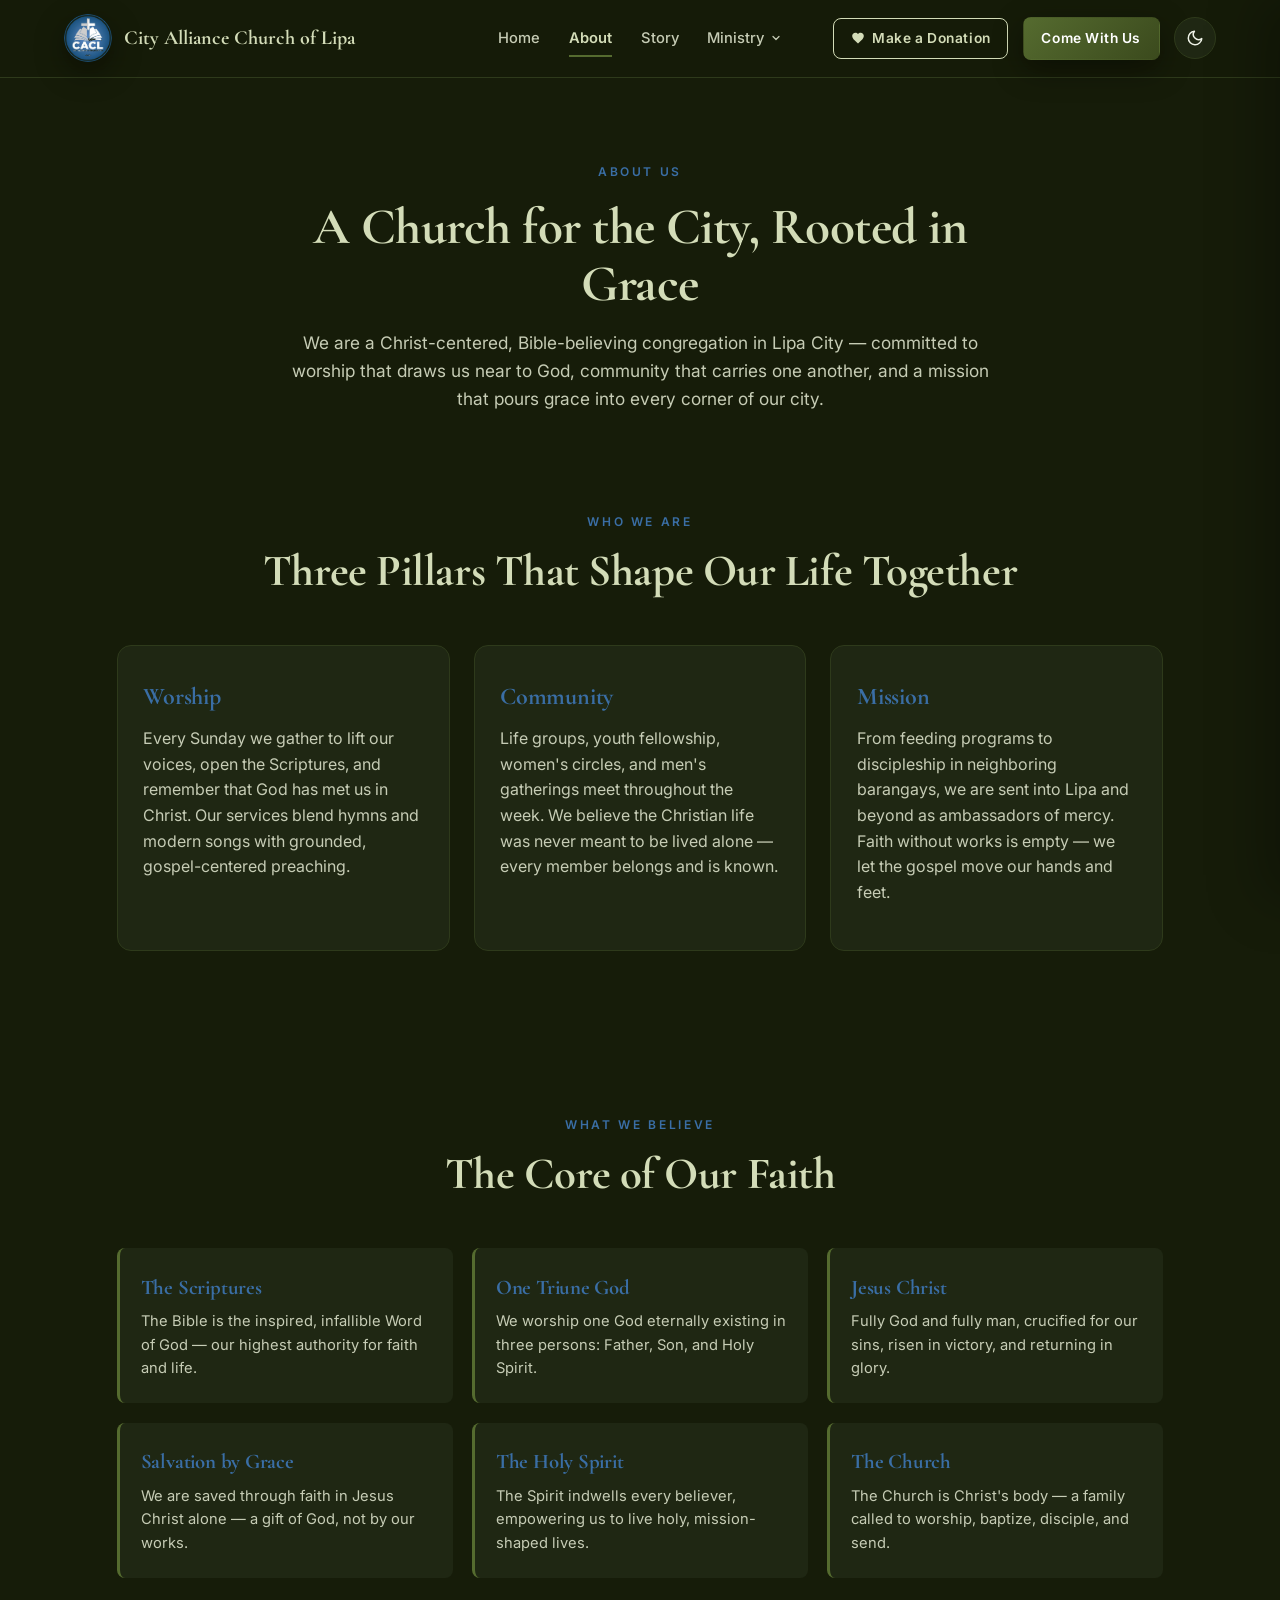
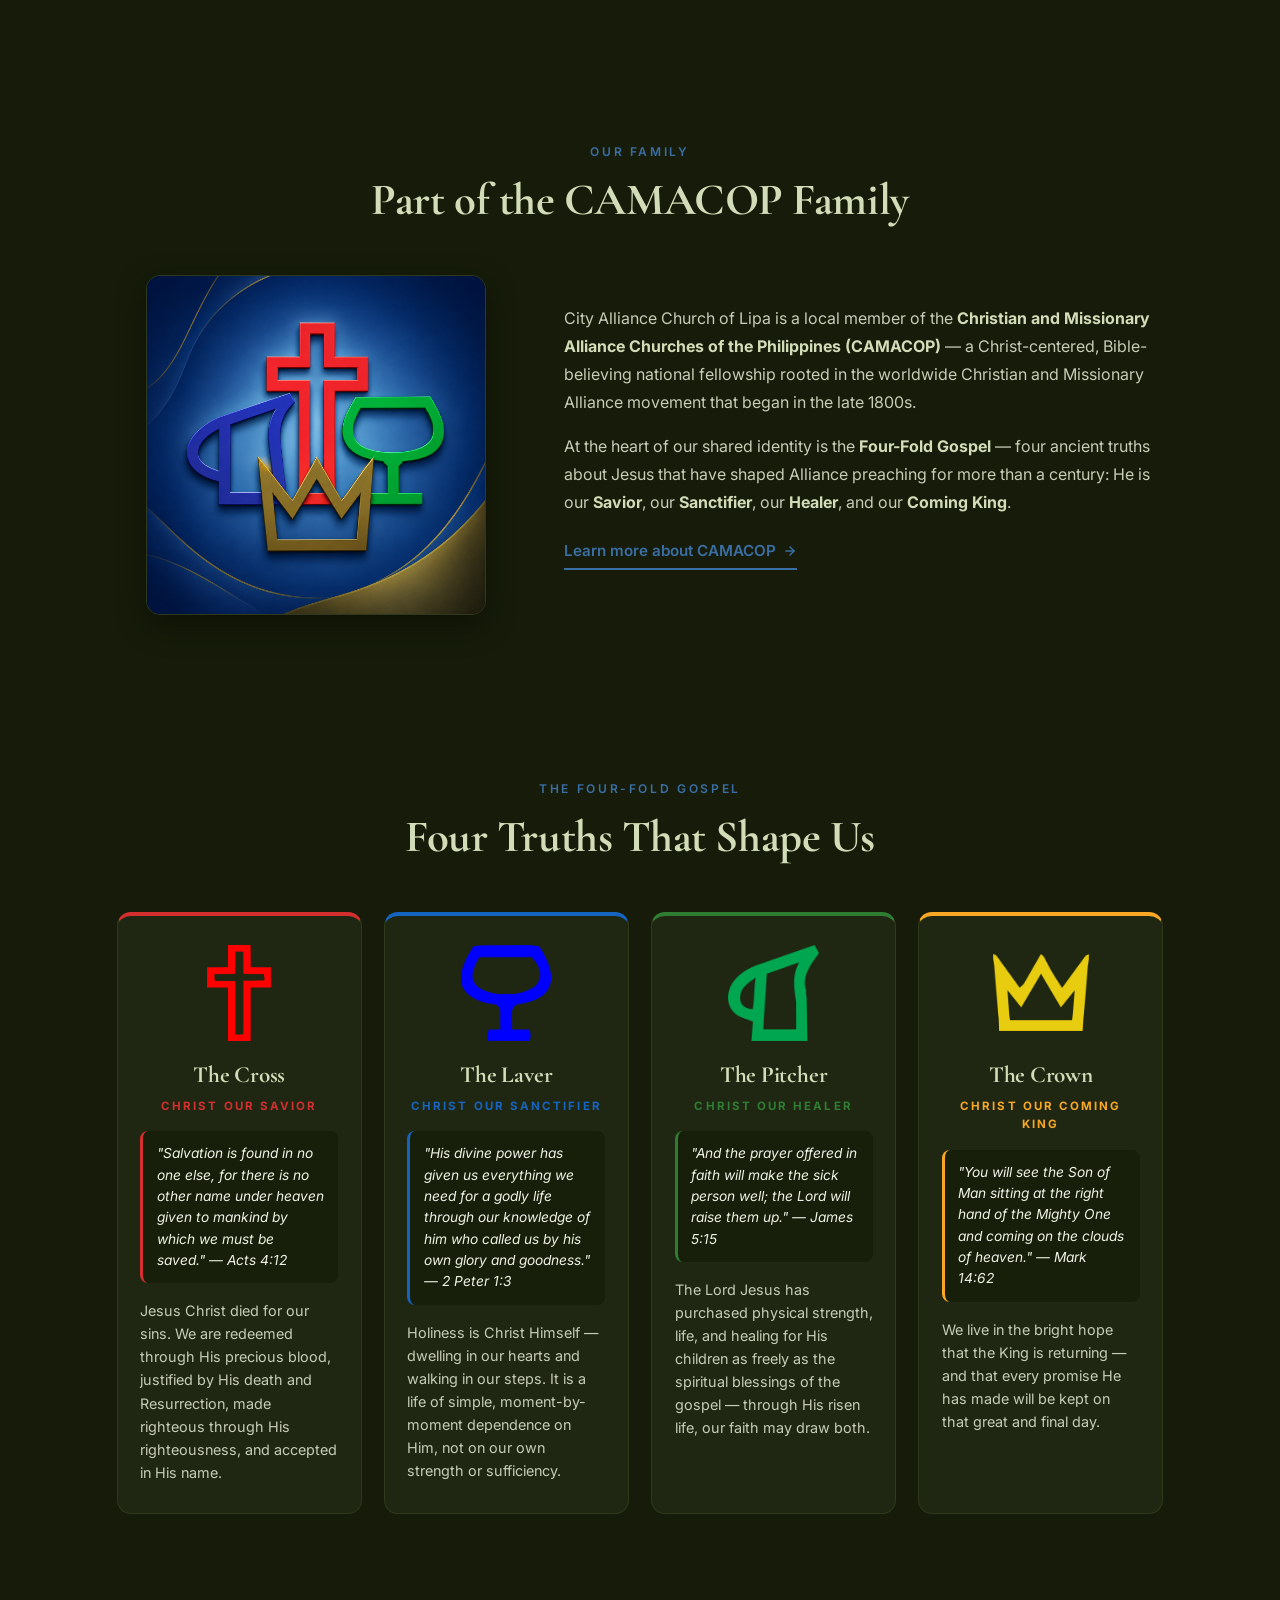
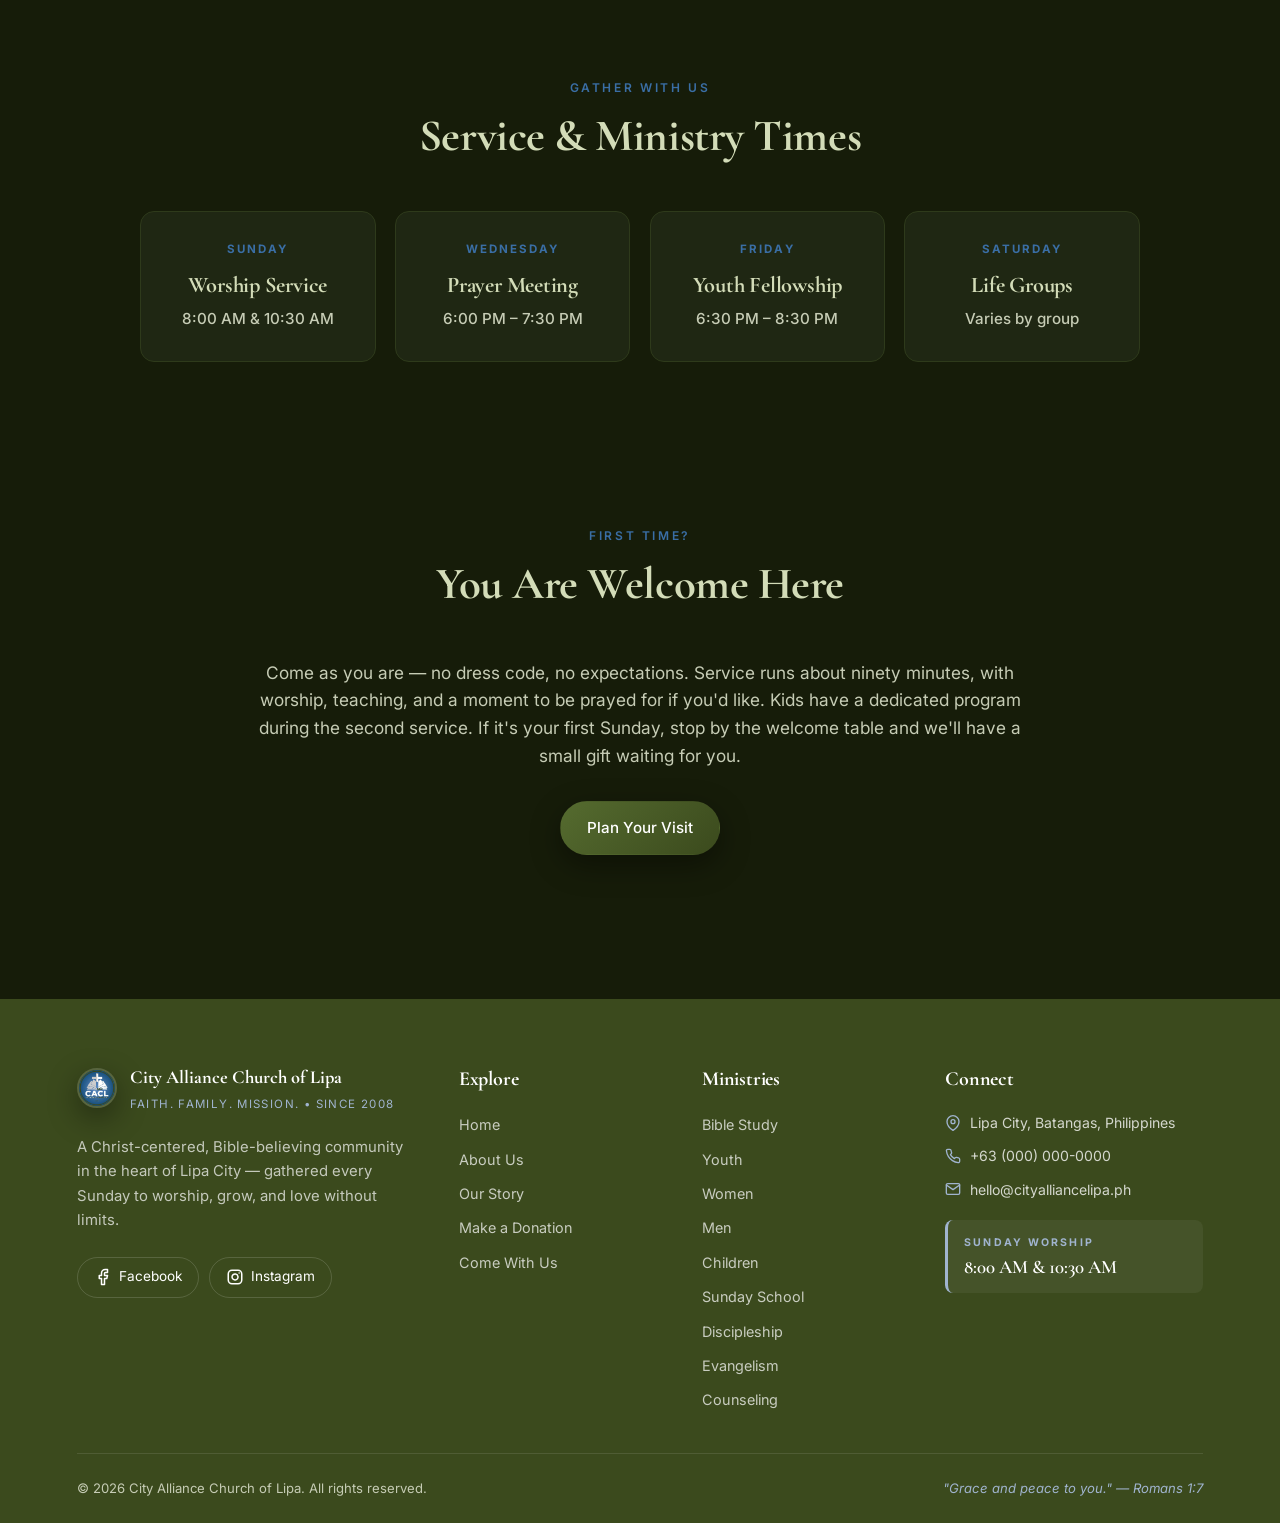
==== commit 88682e4b: "Default to dark mode on first visit" ====
--- a/about.html
+++ b/about.html
@@ -3,6 +3,7 @@
 <head>
   <meta charset="UTF-8" />
   <meta name="viewport" content="width=device-width, initial-scale=1.0" />
+  <script>try{if(localStorage.getItem('cac-theme')!=='light')document.documentElement.setAttribute('data-theme','dark')}catch(e){document.documentElement.setAttribute('data-theme','dark')}</script>
   <title>About — City Alliance Church of Lipa</title>
   <link rel="icon" type="image/png" href="Asset/logo.png" />
   <link rel="apple-touch-icon" href="Asset/logo.png" />
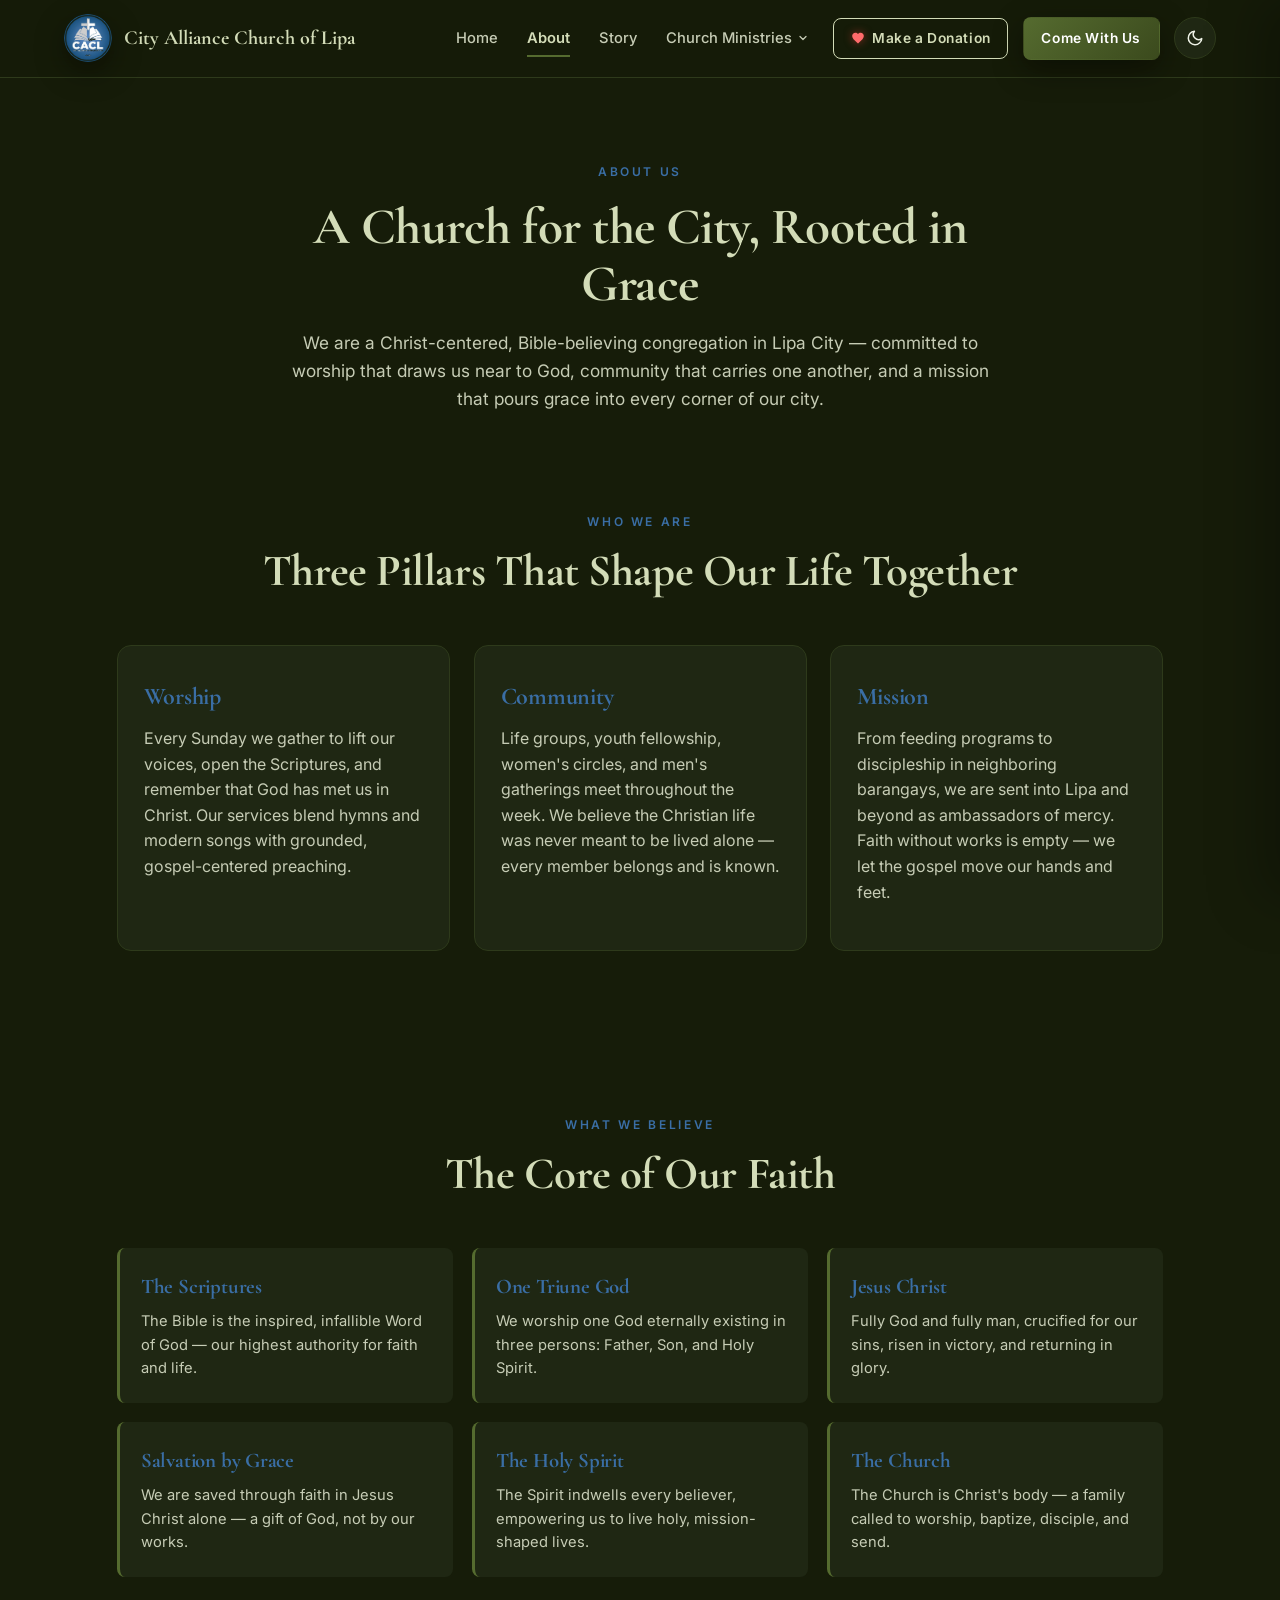
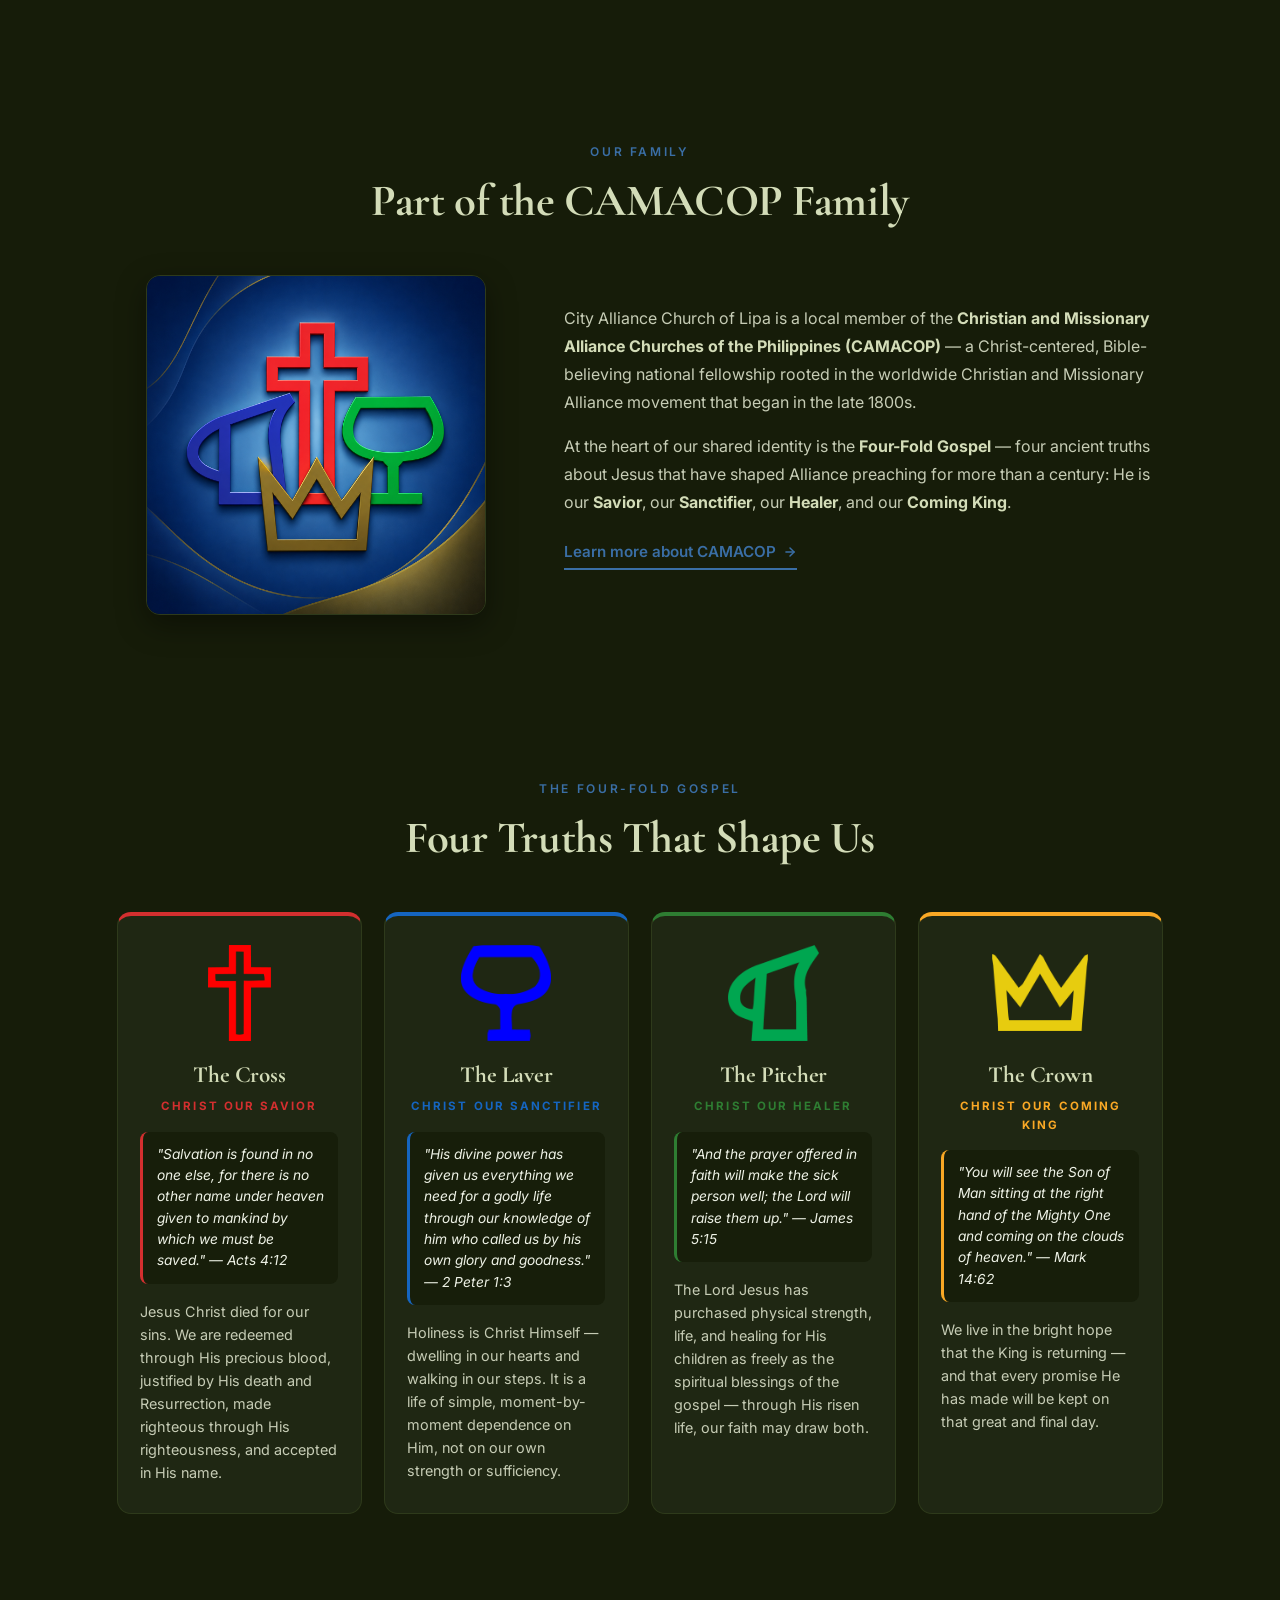
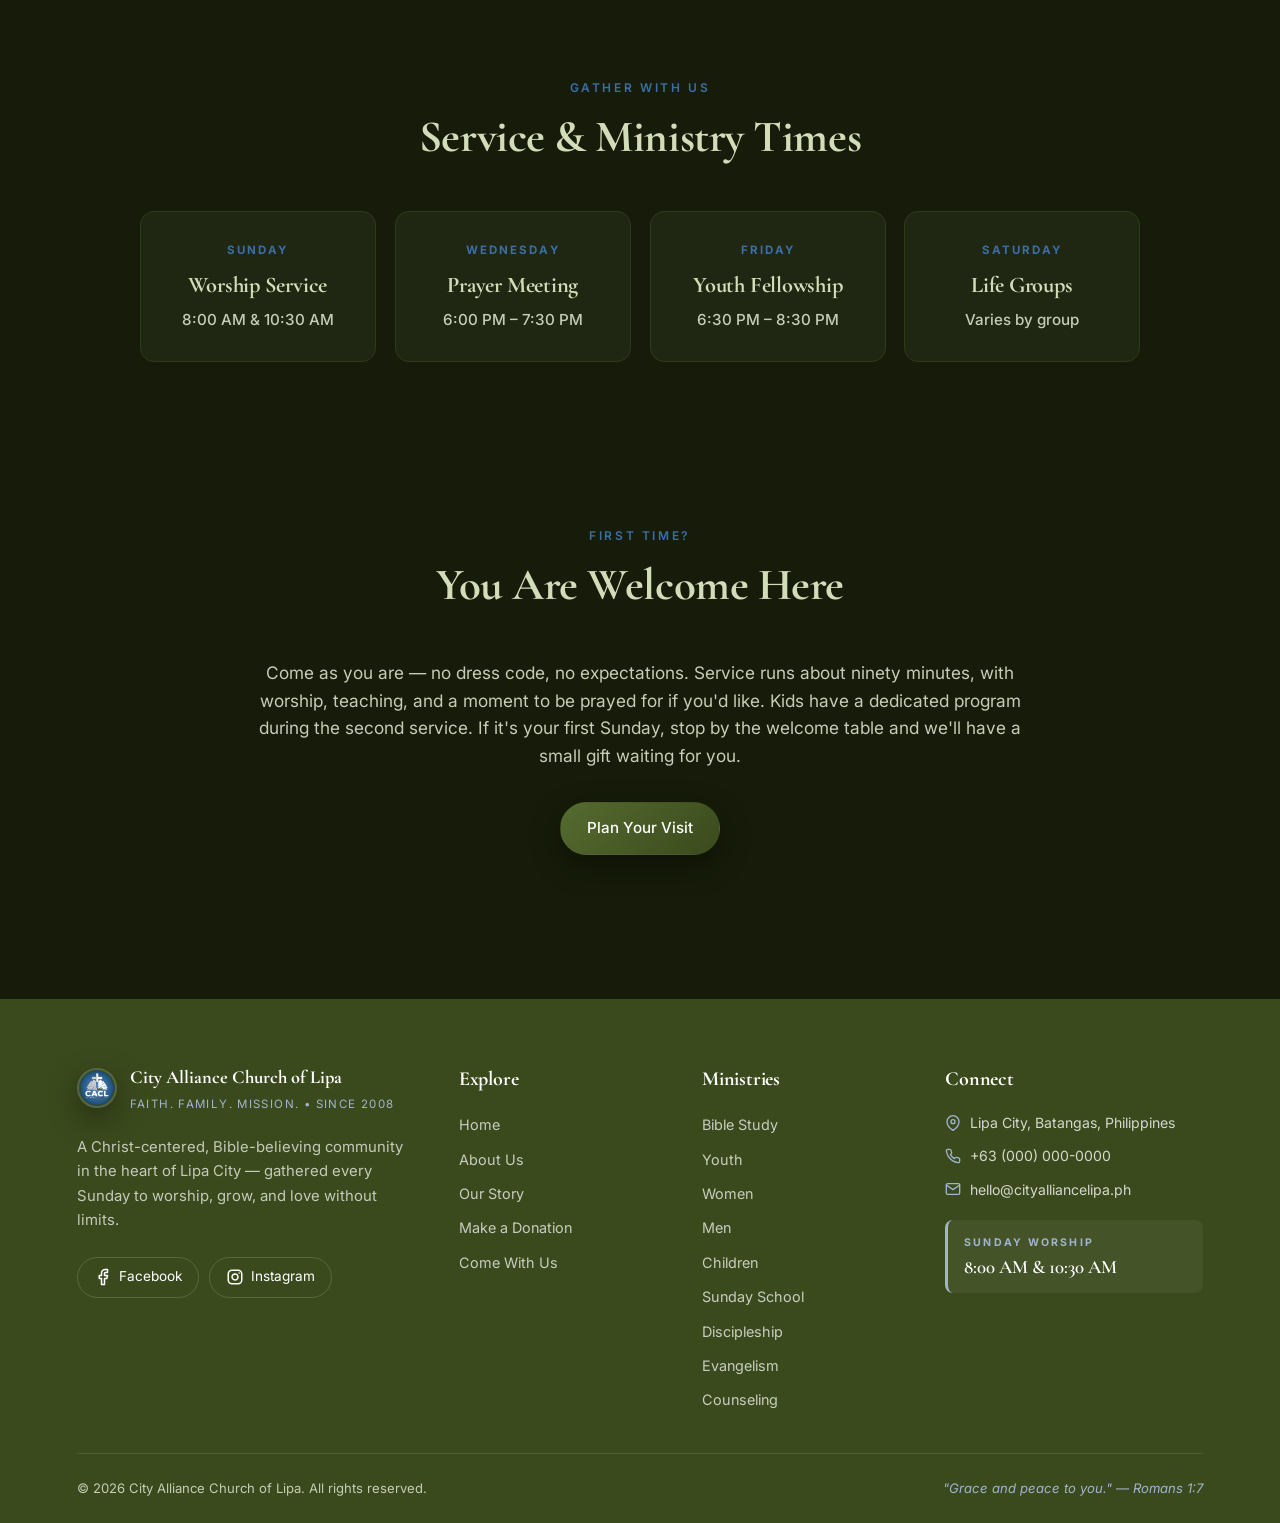
==== commit 22daa4c7: "Rename navbar dropdown from Ministry to Church Ministries" ====
--- a/about.html
+++ b/about.html
@@ -28,7 +28,7 @@
       <a href="story.html" class="nav-link">Story</a>
       <div class="nav-dropdown">
         <button class="nav-link dropdown-toggle" aria-haspopup="true" aria-expanded="false">
-          Ministry
+          Church Ministries
           <svg class="dropdown-chevron" viewBox="0 0 24 24" width="12" height="12" fill="none" stroke="currentColor" stroke-width="2.5" stroke-linecap="round" stroke-linejoin="round">
             <polyline points="6 9 12 15 18 9"/>
           </svg>
@@ -391,7 +391,7 @@
       <a href="about.html" class="mobile-link">About</a>
       <a href="story.html" class="mobile-link">Story</a>
       <div class="mobile-section">
-        <div class="mobile-section-title">Ministry</div>
+        <div class="mobile-section-title">Church Ministries</div>
         <a href="bible-study.html" class="mobile-sublink">Bible Study</a>
         <a href="youth.html" class="mobile-sublink">Youth</a>
         <a href="women.html" class="mobile-sublink">Women</a>
--- a/styles.css
+++ b/styles.css
@@ -162,12 +162,38 @@
   white-space: nowrap;
   transition: all 0.25s var(--ease);
 }
-.nav-donate svg { width: 14px; height: 14px; flex-shrink: 0; }
+.nav-donate svg {
+  width: 14px;
+  height: 14px;
+  flex-shrink: 0;
+  color: #e53935;
+  transform-origin: center;
+  animation: heartbeat 1.5s ease-in-out infinite;
+  filter: drop-shadow(0 0 4px rgba(229, 57, 53, 0.55));
+  transition: color 0.25s var(--ease);
+}
 .nav-donate:hover {
   background: var(--olive-900);
   color: #fff;
   transform: translateY(-2px);
   box-shadow: var(--shadow);
+}
+.nav-donate:hover svg {
+  color: #ff8a80;
+}
+[data-theme="dark"] .nav-donate svg { color: #ff6b6b; }
+[data-theme="dark"] .nav-donate:hover svg { color: #ffb3b0; }
+
+@keyframes heartbeat {
+  0% { transform: scale(1); }
+  12% { transform: scale(1.4); }
+  24% { transform: scale(1); }
+  32% { transform: scale(1.3); }
+  44%, 100% { transform: scale(1); }
+}
+
+@media (prefers-reduced-motion: reduce) {
+  .nav-donate svg { animation: none; }
 }
 [data-theme="dark"] .nav-donate {
   color: var(--olive-200);
@@ -532,9 +558,29 @@
   font-size: clamp(2.4rem, 5vw, 4.2rem);
   font-weight: 600;
   line-height: 1.08;
-  color: #ffffff;
   margin-bottom: 1.2rem;
-  text-shadow: 0 2px 24px rgba(0, 0, 0, 0.5);
+  background: linear-gradient(
+    100deg,
+    #ffffff 0%,
+    #ffffff 42%,
+    #c8f0a8 47%,
+    #76e040 50%,
+    #c8f0a8 53%,
+    #ffffff 58%,
+    #ffffff 100%
+  ) no-repeat;
+  background-size: 300% auto;
+  background-position: 0% center;
+  -webkit-background-clip: text;
+  background-clip: text;
+  color: transparent;
+  -webkit-text-fill-color: transparent;
+  filter: drop-shadow(0 2px 18px rgba(0, 0, 0, 0.5));
+  animation: hero-text-sweep 5s ease-in-out infinite;
+}
+@keyframes hero-text-sweep {
+  0%   { background-position: 0% center; }
+  100% { background-position: 100% center; }
 }
 .hero .subheading,
 [data-theme="dark"] .hero .subheading {
@@ -556,11 +602,11 @@
   margin: 0 auto 2rem;
   max-width: 560px;
   padding: 1.3rem 1.5rem;
-  background: rgba(255, 255, 255, 0.96);
-  border: 1px solid rgba(255, 255, 255, 0.5);
+  background: rgba(85, 107, 47, 0.92);
+  border: 1px solid rgba(122, 139, 76, 0.65);
   border-radius: var(--radius);
   font-style: italic;
-  color: #0e1406;
+  color: #ffffff;
   box-shadow: var(--shadow-lg);
   backdrop-filter: blur(8px);
 }
@@ -571,8 +617,8 @@
   font-style: normal;
   font-size: 0.85rem;
   font-weight: 600;
-  color: #1b4079;
-  letter-spacing: 0.05em;
+  color: #dbe2c4;
+  letter-spacing: 0.06em;
 }
 .hero-cta { display: flex; gap: 0.8rem; justify-content: center; flex-wrap: wrap; }
 .btn-primary {
@@ -1735,6 +1781,116 @@
 @keyframes float {
   0%, 100% { transform: translateY(0); }
   50% { transform: translateY(-14px); }
+}
+
+/* Scroll-triggered fade-up for sections */
+.fade-up {
+  opacity: 0;
+  transform: translateY(40px);
+  transition: opacity 0.85s var(--ease), transform 0.85s var(--ease);
+  will-change: opacity, transform;
+}
+.fade-up.visible {
+  opacity: 1;
+  transform: translateY(0);
+}
+
+/* Button shimmer sweep on hover */
+.btn-primary,
+.btn-facebook,
+.nav-cta,
+.form-submit {
+  position: relative;
+  overflow: hidden;
+}
+.btn-primary::after,
+.btn-facebook::after,
+.nav-cta::after,
+.form-submit::after {
+  content: '';
+  position: absolute;
+  top: 0;
+  left: -110%;
+  width: 80%;
+  height: 100%;
+  background: linear-gradient(90deg, transparent, rgba(255, 255, 255, 0.35), transparent);
+  transform: skewX(-20deg);
+  transition: left 0.8s ease;
+  pointer-events: none;
+}
+.btn-primary:hover::after,
+.btn-facebook:hover::after,
+.nav-cta:hover::after,
+.form-submit:hover::after {
+  left: 160%;
+}
+
+/* Enhanced glow on primary CTAs */
+.btn-primary:hover {
+  box-shadow: 0 12px 32px rgba(85, 107, 47, 0.5);
+}
+.btn-facebook:hover {
+  box-shadow: 0 10px 28px rgba(24, 119, 242, 0.45);
+}
+
+/* Smooth color transitions for cards */
+.about-card,
+.belief-item,
+.fourfold-card,
+.next-card,
+.service-card,
+.contact-card,
+.give-method,
+.stat-item,
+.ministry-item,
+.contact-grid .contact-card {
+  will-change: transform;
+}
+
+/* Gentle pulse on the Sunday banner glow */
+@keyframes banner-glow {
+  0%, 100% { box-shadow: var(--shadow-lg); }
+  50% { box-shadow: var(--shadow-lg), 0 0 32px rgba(122, 139, 76, 0.25); }
+}
+.sunday-banner {
+  animation: banner-glow 5s ease-in-out infinite;
+}
+
+/* Logo subtle entrance */
+.nav-left .logo-img {
+  animation: logo-in 0.7s var(--ease) both;
+}
+@keyframes logo-in {
+  from { opacity: 0; transform: scale(0.7) rotate(-15deg); }
+  to { opacity: 1; transform: scale(1) rotate(0); }
+}
+
+/* Reduced motion preferences */
+@media (prefers-reduced-motion: reduce) {
+  .fade-up {
+    opacity: 1;
+    transform: none;
+    transition: none;
+  }
+  .btn-primary::after,
+  .btn-facebook::after,
+  .nav-cta::after,
+  .form-submit::after {
+    display: none;
+  }
+  .sunday-banner,
+  .nav-left .logo-img,
+  .nav-donate svg {
+    animation: none;
+  }
+  .hero h1,
+  [data-theme="dark"] .hero h1 {
+    animation: none;
+    background: none;
+    color: #ffffff;
+    -webkit-text-fill-color: #ffffff;
+    filter: none;
+  }
 }
 
 /* ===== RESPONSIVE ===== */
